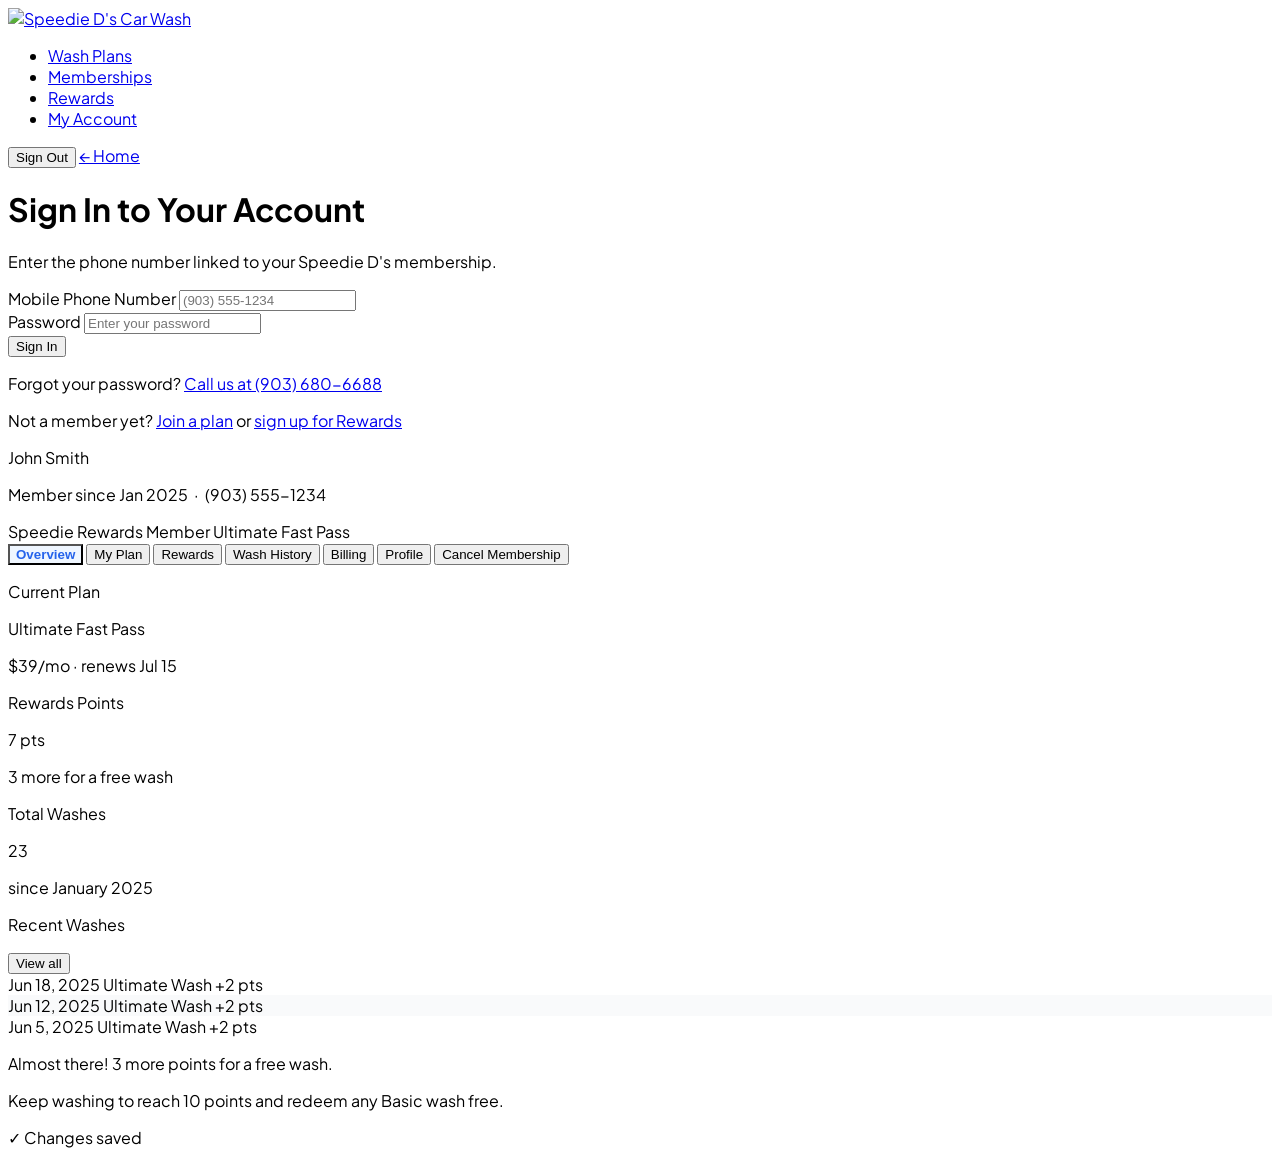
==== account.html @ 7010791e "Initial commit — Speedie D's Car Wash website Full static site with home, membership, loyalty reward" ====
<!DOCTYPE html>
<html lang="en">
<head>
  <meta charset="UTF-8" />
  <meta name="viewport" content="width=device-width, initial-scale=1.0" />
  <title>My Account | Speedie D's Car Wash</title>
  <link rel="preconnect" href="https://fonts.googleapis.com" />
  <link rel="preconnect" href="https://fonts.gstatic.com" crossorigin />
  <link href="https://fonts.googleapis.com/css2?family=Plus+Jakarta+Sans:wght@400;500;600;700;800&display=swap" rel="stylesheet" />
  <script src="https://unpkg.com/@phosphor-icons/web@2.1.1/src/index.js" defer></script>
  <script src="https://cdn.tailwindcss.com"></script>
  <script>
    tailwind.config = {
      theme: {
        extend: {
          fontFamily: { jakarta: ['"Plus Jakarta Sans"', 'sans-serif'] },
          colors: {
            blue:  { DEFAULT: '#2563EB', dark: '#1D4ED8', light: '#DBEAFE', xlight: '#EFF6FF' },
            ink:   { DEFAULT: '#111827' },
            muted: '#6B7280',
            orange:{ DEFAULT: '#F47920' },
          }
        }
      }
    }
  </script>
  <style>
    *, *::before, *::after { box-sizing: border-box; }
    body { font-family: 'Plus Jakarta Sans', sans-serif; }
    .btn { transition: all 0.15s cubic-bezier(0.16,1,0.3,1); }
    .btn:active { transform: scale(0.97) translateY(1px); }
    input:focus, select:focus { outline: none; border-color: #2563EB !important; box-shadow: 0 0 0 3px #DBEAFE; }
    #login-view, #dashboard-view { transition: opacity 0.3s; }
    .tab-content { display: none; }
    .tab-content.active { display: block; }
    .dash-tab { transition: all 0.15s; }
    .dash-tab.active { background: #EFF6FF; color: #2563EB; font-weight: 700; }
    .wash-row:nth-child(even) { background: #F9FAFB; }
    .points-bar { transition: width 0.8s cubic-bezier(0.16,1,0.3,1); }
  </style>
</head>
<body class="bg-gray-50 font-jakarta antialiased text-ink min-h-screen">

<!-- NAV -->
<nav class="bg-white border-b border-gray-100 sticky top-0 z-50">
  <div class="max-w-7xl mx-auto px-5 lg:px-8 h-[70px] flex items-center justify-between">
    <a href="index.html" class="flex items-center shrink-0">
      <img src="https://assets.cdn.filesafe.space/e4notYo5fJyoxSgPxQkh/media/67408b03d6b97efd8da073c4.png"
           alt="Speedie D's Car Wash" class="h-11 w-auto object-contain" />
    </a>
    <ul class="hidden md:flex items-center gap-7 text-sm font-medium text-gray-500">
      <li><a href="index.html#plans" class="hover:text-ink transition-colors">Wash Plans</a></li>
      <li><a href="membership.html" class="hover:text-ink transition-colors">Memberships</a></li>
      <li><a href="loyalty.html" class="hover:text-ink transition-colors">Rewards</a></li>
      <li><a href="account.html" class="text-ink font-semibold">My Account</a></li>
    </ul>
    <button id="logout-btn" onclick="doLogout()" class="hidden btn border border-gray-200 text-sm font-semibold px-4 py-2 rounded-xl hover:border-red-300 hover:text-red-500 transition-colors">
      <i class="ph-bold ph-sign-out mr-1"></i> Sign Out
    </button>
    <a href="index.html" class="md:hidden text-sm text-gray-500 font-medium">← Home</a>
  </div>
</nav>


<!-- ============================================================
     LOGIN VIEW
     ============================================================ -->
<div id="login-view" class="min-h-[calc(100dvh-70px)] flex items-center justify-center px-5 py-16">
  <div class="w-full max-w-md">

    <div class="text-center mb-8">
      <div class="w-16 h-16 rounded-2xl bg-blue-xlight flex items-center justify-center mx-auto mb-4">
        <i class="ph-bold ph-user-circle text-blue text-3xl"></i>
      </div>
      <h1 class="font-extrabold text-2xl mb-1">Sign In to Your Account</h1>
      <p class="text-muted text-sm">Enter the phone number linked to your Speedie D's membership.</p>
    </div>

    <form id="login-form" onsubmit="doLogin(event)" class="bg-white border border-gray-200 rounded-2xl p-7 space-y-5 shadow-sm">
      <div>
        <label class="block text-xs font-bold uppercase tracking-widest text-muted mb-1.5">Mobile Phone Number</label>
        <input type="tel" id="login-phone" required placeholder="(903) 555-1234"
          class="w-full border border-gray-200 rounded-xl px-4 py-3.5 text-sm bg-white transition-all text-base" />
      </div>
      <div>
        <label class="block text-xs font-bold uppercase tracking-widest text-muted mb-1.5">Password</label>
        <input type="password" id="login-password" required placeholder="Enter your password"
          class="w-full border border-gray-200 rounded-xl px-4 py-3.5 text-sm bg-white transition-all text-base" />
      </div>
      <button type="submit" class="btn w-full bg-blue text-white font-bold py-3.5 rounded-xl hover:bg-blue-dark text-sm">
        Sign In <i class="ph-bold ph-arrow-right ml-1"></i>
      </button>
      <p class="text-center text-xs text-muted">Forgot your password? <a href="tel:+19036806688" class="text-blue font-semibold hover:underline">Call us at (903) 680-6688</a></p>
    </form>

    <p class="text-center text-xs text-muted mt-6">
      Not a member yet?
      <a href="membership.html" class="text-blue font-semibold hover:underline">Join a plan</a> or
      <a href="loyalty.html" class="text-blue font-semibold hover:underline">sign up for Rewards</a>
    </p>
  </div>
</div>


<!-- ============================================================
     DASHBOARD VIEW  (hidden until login)
     ============================================================ -->
<div id="dashboard-view" class="hidden">

  <!-- Member header bar -->
  <div class="bg-blue text-white px-5 py-5">
    <div class="max-w-7xl mx-auto flex flex-col sm:flex-row items-start sm:items-center justify-between gap-3">
      <div class="flex items-center gap-4">
        <div class="w-12 h-12 rounded-full bg-white/20 flex items-center justify-center shrink-0">
          <i class="ph-bold ph-user text-white text-xl"></i>
        </div>
        <div>
          <p class="font-extrabold text-lg leading-tight">John Smith</p>
          <p class="text-blue-light text-sm">Member since Jan 2025 &nbsp;·&nbsp; (903) 555-1234</p>
        </div>
      </div>
      <div class="flex items-center gap-3">
        <span class="bg-white/20 text-white text-xs font-bold px-3 py-1.5 rounded-full flex items-center gap-1.5">
          <i class="ph-bold ph-star-four text-yellow-300"></i> Speedie Rewards Member
        </span>
        <span class="bg-white text-blue text-xs font-bold px-3 py-1.5 rounded-full">Ultimate Fast Pass</span>
      </div>
    </div>
  </div>

  <div class="max-w-7xl mx-auto px-5 lg:px-8 py-8">
    <div class="grid lg:grid-cols-[240px_1fr] gap-7">

      <!-- Sidebar nav -->
      <aside>
        <nav class="bg-white border border-gray-200 rounded-2xl overflow-hidden sticky top-24">
          <button onclick="showTab('overview')"  class="dash-tab active w-full text-left flex items-center gap-3 px-5 py-4 text-sm text-gray-600 border-b border-gray-100">
            <i class="ph-bold ph-house-line w-4"></i> Overview
          </button>
          <button onclick="showTab('plan')"       class="dash-tab w-full text-left flex items-center gap-3 px-5 py-4 text-sm text-gray-600 border-b border-gray-100">
            <i class="ph-bold ph-lightning w-4"></i> My Plan
          </button>
          <button onclick="showTab('rewards')"   class="dash-tab w-full text-left flex items-center gap-3 px-5 py-4 text-sm text-gray-600 border-b border-gray-100">
            <i class="ph-bold ph-star-four w-4"></i> Rewards
          </button>
          <button onclick="showTab('history')"   class="dash-tab w-full text-left flex items-center gap-3 px-5 py-4 text-sm text-gray-600 border-b border-gray-100">
            <i class="ph-bold ph-clock-clockwise w-4"></i> Wash History
          </button>
          <button onclick="showTab('billing')"   class="dash-tab w-full text-left flex items-center gap-3 px-5 py-4 text-sm text-gray-600 border-b border-gray-100">
            <i class="ph-bold ph-credit-card w-4"></i> Billing
          </button>
          <button onclick="showTab('profile')"   class="dash-tab w-full text-left flex items-center gap-3 px-5 py-4 text-sm text-gray-600 border-b border-gray-100">
            <i class="ph-bold ph-user-gear w-4"></i> Profile
          </button>
          <button onclick="showTab('cancel')"    class="dash-tab w-full text-left flex items-center gap-3 px-5 py-4 text-sm text-red-400">
            <i class="ph-bold ph-x-circle w-4"></i> Cancel Membership
          </button>
        </nav>
      </aside>

      <!-- Main content area -->
      <main>

        <!-- ── OVERVIEW ── -->
        <div id="tab-overview" class="tab-content active space-y-5">
          <div class="grid sm:grid-cols-3 gap-4">
            <div class="bg-white border border-gray-200 rounded-2xl p-6">
              <p class="text-xs font-bold uppercase tracking-widest text-muted mb-2">Current Plan</p>
              <p class="font-extrabold text-xl">Ultimate Fast Pass</p>
              <p class="text-muted text-sm mt-0.5">$39/mo · renews Jul 15</p>
            </div>
            <div class="bg-white border border-gray-200 rounded-2xl p-6">
              <p class="text-xs font-bold uppercase tracking-widest text-muted mb-2">Rewards Points</p>
              <p class="font-extrabold text-xl text-[#F47920]">7 pts</p>
              <p class="text-muted text-sm mt-0.5">3 more for a free wash</p>
            </div>
            <div class="bg-white border border-gray-200 rounded-2xl p-6">
              <p class="text-xs font-bold uppercase tracking-widest text-muted mb-2">Total Washes</p>
              <p class="font-extrabold text-xl">23</p>
              <p class="text-muted text-sm mt-0.5">since January 2025</p>
            </div>
          </div>

          <!-- Recent washes -->
          <div class="bg-white border border-gray-200 rounded-2xl overflow-hidden">
            <div class="px-6 py-4 border-b border-gray-100 flex items-center justify-between">
              <p class="font-bold">Recent Washes</p>
              <button onclick="showTab('history')" class="text-blue text-xs font-semibold hover:underline">View all</button>
            </div>
            <div>
              <div class="wash-row flex items-center justify-between px-6 py-3.5 text-sm">
                <span class="text-muted">Jun 18, 2025</span>
                <span class="font-medium">Ultimate Wash</span>
                <span class="text-green-600 text-xs font-bold bg-green-50 px-2.5 py-1 rounded-lg">+2 pts</span>
              </div>
              <div class="wash-row flex items-center justify-between px-6 py-3.5 text-sm">
                <span class="text-muted">Jun 12, 2025</span>
                <span class="font-medium">Ultimate Wash</span>
                <span class="text-green-600 text-xs font-bold bg-green-50 px-2.5 py-1 rounded-lg">+2 pts</span>
              </div>
              <div class="wash-row flex items-center justify-between px-6 py-3.5 text-sm">
                <span class="text-muted">Jun 5, 2025</span>
                <span class="font-medium">Ultimate Wash</span>
                <span class="text-green-600 text-xs font-bold bg-green-50 px-2.5 py-1 rounded-lg">+2 pts</span>
              </div>
            </div>
          </div>

          <!-- Free wash banner -->
          <div class="bg-gradient-to-r from-[#F47920] to-[#C4580A] rounded-2xl p-6 flex items-center justify-between gap-4">
            <div>
              <p class="text-white font-extrabold text-lg">Almost there! 3 more points for a free wash.</p>
              <p class="text-white/70 text-sm mt-0.5">Keep washing to reach 10 points and redeem any Basic wash free.</p>
            </div>
            <i class="ph-bold ph-star-four text-white/30 text-5xl shrink-0"></i>
          </div>
        </div>

        <!-- ── MY PLAN ── -->
        <div id="tab-plan" class="tab-content space-y-5">
          <div class="bg-white border border-gray-200 rounded-2xl p-7">
            <div class="flex items-start justify-between mb-6">
              <div>
                <p class="text-xs font-bold uppercase tracking-widest text-muted mb-1">Active Plan</p>
                <h2 class="font-extrabold text-2xl">Ultimate Fast Pass</h2>
                <p class="text-muted text-sm mt-1">$39/month · Next billing: July 15, 2025</p>
              </div>
              <span class="bg-blue-xlight text-blue text-xs font-bold px-3 py-1.5 rounded-full">Active</span>
            </div>
            <ul class="space-y-2.5 text-sm text-gray-600 mb-7 border-t border-gray-100 pt-5">
              <li class="flex gap-2.5"><i class="ph-bold ph-check text-blue mt-0.5 shrink-0"></i>Soft touch wash</li>
              <li class="flex gap-2.5"><i class="ph-bold ph-check text-blue mt-0.5 shrink-0"></i>Spot-free rinse · Pre-soak · Free vacuums</li>
              <li class="flex gap-2.5"><i class="ph-bold ph-check text-blue mt-0.5 shrink-0"></i>Tire shine · Triple foam · Clear coat · Wheel Brite</li>
              <li class="flex gap-2.5"><i class="ph-bold ph-check text-blue mt-0.5 shrink-0"></i>Ceramic coating · Lava shine · Bug prep</li>
              <li class="flex gap-2.5"><i class="ph-bold ph-check text-blue mt-0.5 shrink-0"></i>Total shine finish · Undercarriage wash</li>
            </ul>
            <div class="flex flex-wrap gap-3">
              <button onclick="showUpgrade()" class="btn bg-blue text-white font-semibold px-5 py-2.5 rounded-xl hover:bg-blue-dark text-sm">Change Plan</button>
              <a href="tel:+19036806688" class="btn border border-gray-200 text-ink font-semibold px-5 py-2.5 rounded-xl hover:border-blue hover:text-blue text-sm">Call Us to Change</a>
            </div>
          </div>

          <!-- Plan upgrade panel -->
          <div id="upgrade-panel" class="hidden bg-gray-50 border border-gray-200 rounded-2xl p-6">
            <p class="font-bold mb-4">Switch to a Different Plan</p>
            <div class="grid sm:grid-cols-3 gap-4 mb-5">
              <div class="bg-white border-2 border-gray-200 rounded-xl p-5 cursor-pointer hover:border-blue transition-colors" onclick="selectPlan(this,'Basic Fast Pass','$19')">
                <p class="font-bold mb-1">Basic</p>
                <p class="text-2xl font-extrabold">$19<span class="text-sm font-normal text-muted">/mo</span></p>
                <p class="text-xs text-muted mt-1">Soft touch, spot-free, vacuums</p>
              </div>
              <div class="bg-white border-2 border-gray-200 rounded-xl p-5 cursor-pointer hover:border-blue transition-colors" onclick="selectPlan(this,'Deluxe Fast Pass','$29')">
                <p class="font-bold mb-1">Deluxe</p>
                <p class="text-2xl font-extrabold">$29<span class="text-sm font-normal text-muted">/mo</span></p>
                <p class="text-xs text-muted mt-1">Basic + tire shine, triple foam</p>
              </div>
              <div class="bg-white border-2 border-blue rounded-xl p-5 cursor-pointer" onclick="selectPlan(this,'Ultimate Fast Pass','$39')">
                <p class="font-bold mb-1">Ultimate <span class="text-xs text-blue font-bold">(current)</span></p>
                <p class="text-2xl font-extrabold text-blue">$39<span class="text-sm font-normal text-muted">/mo</span></p>
                <p class="text-xs text-muted mt-1">Everything + ceramic, undercarriage</p>
              </div>
            </div>
            <div class="flex gap-3">
              <button onclick="confirmPlanChange()" class="btn bg-blue text-white font-semibold px-5 py-2.5 rounded-xl hover:bg-blue-dark text-sm">Confirm Change</button>
              <button onclick="document.getElementById('upgrade-panel').classList.add('hidden')" class="btn border border-gray-200 text-muted font-semibold px-5 py-2.5 rounded-xl text-sm">Cancel</button>
            </div>
          </div>

          <div class="bg-white border border-gray-200 rounded-2xl p-6">
            <div class="flex items-center justify-between mb-4">
              <div>
                <p class="font-bold">Vehicles on Account</p>
                <p class="text-muted text-sm mt-0.5">Up to 4 vehicles per membership. Each gets its own kiosk access code.</p>
              </div>
              <span class="text-xs font-bold text-muted bg-gray-100 px-2.5 py-1 rounded-lg">2 / 4 slots</span>
            </div>
            <div class="space-y-3 mb-5">
              <!-- Car 1 -->
              <div class="flex items-center gap-4 p-4 bg-gray-50 rounded-xl border border-gray-200">
                <div class="w-10 h-10 bg-blue-xlight rounded-xl flex items-center justify-center shrink-0">
                  <i class="ph-bold ph-car text-blue text-lg"></i>
                </div>
                <div class="flex-1">
                  <p class="font-semibold text-sm">2022 Toyota Tundra</p>
                  <p class="text-xs text-muted">License: XYZ 1234 · TX · Primary vehicle</p>
                </div>
                <button class="text-xs text-blue font-semibold hover:underline">Edit</button>
              </div>
              <!-- Car 2 -->
              <div class="flex items-center gap-4 p-4 bg-gray-50 rounded-xl border border-gray-200">
                <div class="w-10 h-10 bg-blue-xlight rounded-xl flex items-center justify-center shrink-0">
                  <i class="ph-bold ph-car text-blue text-lg"></i>
                </div>
                <div class="flex-1">
                  <p class="font-semibold text-sm">2020 Ford F-150</p>
                  <p class="text-xs text-muted">License: ABC 5678 · TX</p>
                </div>
                <button class="text-xs text-red-400 font-semibold hover:underline">Remove</button>
              </div>
              <!-- Empty slot 3 -->
              <div class="flex items-center gap-4 p-4 rounded-xl border-2 border-dashed border-gray-200 cursor-pointer hover:border-blue transition-colors" onclick="showAddCar()">
                <div class="w-10 h-10 bg-gray-100 rounded-xl flex items-center justify-center shrink-0">
                  <i class="ph-bold ph-plus text-gray-400 text-lg"></i>
                </div>
                <p class="text-sm text-muted font-medium">Add a vehicle (slot 3 of 4)</p>
              </div>
              <!-- Empty slot 4 -->
              <div class="flex items-center gap-4 p-4 rounded-xl border-2 border-dashed border-gray-200 cursor-pointer hover:border-blue transition-colors" onclick="showAddCar()">
                <div class="w-10 h-10 bg-gray-100 rounded-xl flex items-center justify-center shrink-0">
                  <i class="ph-bold ph-plus text-gray-400 text-lg"></i>
                </div>
                <p class="text-sm text-muted font-medium">Add a vehicle (slot 4 of 4)</p>
              </div>
            </div>

            <!-- Add car form (hidden) -->
            <div id="add-car-form" class="hidden bg-blue-xlight border border-blue-light rounded-xl p-5 space-y-3">
              <p class="font-bold text-sm text-blue">Add New Vehicle</p>
              <div class="grid sm:grid-cols-2 gap-3">
                <input type="text" placeholder="Year, Make, Model (e.g. 2021 Honda CR-V)"
                  class="w-full border border-gray-200 rounded-xl px-4 py-3 text-sm bg-white col-span-2" />
                <input type="text" placeholder="License Plate"
                  class="w-full border border-gray-200 rounded-xl px-4 py-3 text-sm bg-white" />
                <select class="w-full border border-gray-200 rounded-xl px-4 py-3 text-sm bg-white appearance-none">
                  <option>TX</option><option>LA</option><option>AR</option><option>OK</option>
                </select>
              </div>
              <div class="flex gap-3">
                <button onclick="showToast('Vehicle added!')" class="btn bg-blue text-white font-semibold px-5 py-2.5 rounded-xl hover:bg-blue-dark text-sm">Add Vehicle</button>
                <button onclick="document.getElementById('add-car-form').classList.add('hidden')" class="btn border border-gray-200 bg-white text-muted font-semibold px-5 py-2.5 rounded-xl text-sm">Cancel</button>
              </div>
            </div>
          </div>
        </div>

        <!-- ── REWARDS ── -->
        <div id="tab-rewards" class="tab-content space-y-5">
          <div class="bg-white border border-gray-200 rounded-2xl p-7">
            <div class="flex items-center gap-4 mb-6">
              <div class="w-14 h-14 rounded-2xl bg-orange/10 flex items-center justify-center">
                <i class="ph-bold ph-star-four text-[#F47920] text-2xl"></i>
              </div>
              <div>
                <p class="text-xs font-bold uppercase tracking-widest text-muted">Speedie Rewards</p>
                <p class="font-extrabold text-3xl text-[#F47920]">7 <span class="text-lg font-semibold text-muted">/ 10 points</span></p>
              </div>
            </div>
            <!-- Progress bar -->
            <div class="h-3 bg-gray-100 rounded-full overflow-hidden mb-2">
              <div class="points-bar h-full rounded-full" style="width:70%; background:#F47920;"></div>
            </div>
            <p class="text-xs text-muted mb-6">3 more washes to earn a free Basic wash</p>
            <div class="flex flex-wrap gap-3">
              <button class="btn bg-[#F47920] text-white font-semibold px-5 py-2.5 rounded-xl text-sm opacity-50 cursor-not-allowed">Redeem Free Wash (need 10 pts)</button>
            </div>
          </div>

          <div class="bg-white border border-gray-200 rounded-2xl overflow-hidden">
            <div class="px-6 py-4 border-b border-gray-100"><p class="font-bold">Points History</p></div>
            <div>
              <div class="wash-row flex items-center justify-between px-6 py-3.5 text-sm">
                <div><p class="font-medium">Ultimate wash</p><p class="text-xs text-muted">Jun 18, 2025</p></div>
                <span class="text-green-600 font-bold">+2 pts</span>
              </div>
              <div class="wash-row flex items-center justify-between px-6 py-3.5 text-sm">
                <div><p class="font-medium">Ultimate wash</p><p class="text-xs text-muted">Jun 12, 2025</p></div>
                <span class="text-green-600 font-bold">+2 pts</span>
              </div>
              <div class="wash-row flex items-center justify-between px-6 py-3.5 text-sm">
                <div><p class="font-medium">Sign-up bonus</p><p class="text-xs text-muted">Jan 5, 2025</p></div>
                <span class="text-green-600 font-bold">+2 pts</span>
              </div>
              <div class="wash-row flex items-center justify-between px-6 py-3.5 text-sm">
                <div><p class="font-medium">Referral — Mike J.</p><p class="text-xs text-muted">Feb 3, 2025</p></div>
                <span class="text-green-600 font-bold">+1 pt</span>
              </div>
            </div>
          </div>

          <!-- Referral code -->
          <div class="bg-white border border-gray-200 rounded-2xl p-6">
            <p class="font-bold mb-1">Your Referral Code</p>
            <p class="text-muted text-sm mb-4">Share this code with friends. When they join, you both get a free wash.</p>
            <div class="flex items-center gap-3">
              <div class="flex-1 bg-gray-50 border border-gray-200 rounded-xl px-4 py-3 font-bold tracking-widest text-lg text-center">SPEEDIE-JSM7</div>
              <button onclick="copyCode()" class="btn bg-ink text-white font-semibold px-4 py-3 rounded-xl hover:bg-gray-800 text-sm shrink-0">
                <i class="ph-bold ph-copy mr-1"></i> Copy
              </button>
            </div>
          </div>
        </div>

        <!-- ── WASH HISTORY ── -->
        <div id="tab-history" class="tab-content">
          <div class="bg-white border border-gray-200 rounded-2xl overflow-hidden">
            <div class="px-6 py-4 border-b border-gray-100"><p class="font-bold">All Washes (23 total)</p></div>
            <div class="divide-y divide-gray-100 text-sm">
              <div class="wash-row flex items-center justify-between px-6 py-3.5"><span class="text-muted w-32">Jun 18, 2025</span><span class="flex-1 font-medium">Ultimate Wash</span><span class="text-green-600 font-bold text-xs bg-green-50 px-2.5 py-1 rounded-lg">Member</span></div>
              <div class="wash-row flex items-center justify-between px-6 py-3.5"><span class="text-muted w-32">Jun 12, 2025</span><span class="flex-1 font-medium">Ultimate Wash</span><span class="text-green-600 font-bold text-xs bg-green-50 px-2.5 py-1 rounded-lg">Member</span></div>
              <div class="wash-row flex items-center justify-between px-6 py-3.5"><span class="text-muted w-32">Jun 5, 2025</span><span class="flex-1 font-medium">Ultimate Wash</span><span class="text-green-600 font-bold text-xs bg-green-50 px-2.5 py-1 rounded-lg">Member</span></div>
              <div class="wash-row flex items-center justify-between px-6 py-3.5"><span class="text-muted w-32">May 28, 2025</span><span class="flex-1 font-medium">Ultimate Wash</span><span class="text-green-600 font-bold text-xs bg-green-50 px-2.5 py-1 rounded-lg">Member</span></div>
              <div class="wash-row flex items-center justify-between px-6 py-3.5"><span class="text-muted w-32">May 20, 2025</span><span class="flex-1 font-medium">Ultimate Wash</span><span class="text-green-600 font-bold text-xs bg-green-50 px-2.5 py-1 rounded-lg">Member</span></div>
              <div class="wash-row flex items-center justify-between px-6 py-3.5"><span class="text-muted w-32">May 11, 2025</span><span class="flex-1 font-medium">Ultimate Wash</span><span class="text-green-600 font-bold text-xs bg-green-50 px-2.5 py-1 rounded-lg">Member</span></div>
              <div class="wash-row flex items-center justify-between px-6 py-3.5"><span class="text-muted w-32">May 2, 2025</span><span class="flex-1 font-medium">Ultimate Wash</span><span class="text-green-600 font-bold text-xs bg-green-50 px-2.5 py-1 rounded-lg">Member</span></div>
              <div class="wash-row flex items-center justify-between px-6 py-3.5"><span class="text-muted w-32">Apr 25, 2025</span><span class="flex-1 font-medium">Deluxe Wash</span><span class="text-blue font-bold text-xs bg-blue-xlight px-2.5 py-1 rounded-lg">Upgrade</span></div>
              <div class="wash-row flex items-center justify-between px-6 py-3.5"><span class="text-muted w-32">Apr 15, 2025</span><span class="flex-1 font-medium">Ultimate Wash</span><span class="text-green-600 font-bold text-xs bg-green-50 px-2.5 py-1 rounded-lg">Member</span></div>
              <div class="wash-row flex items-center justify-between px-6 py-3.5"><span class="text-muted w-32">Apr 6, 2025</span><span class="flex-1 font-medium">Free Wash (Rewards)</span><span class="text-[#F47920] font-bold text-xs bg-orange-50 px-2.5 py-1 rounded-lg">Reward</span></div>
            </div>
          </div>
        </div>

        <!-- ── BILLING ── -->
        <div id="tab-billing" class="tab-content space-y-5">
          <div class="bg-white border border-gray-200 rounded-2xl p-7">
            <p class="font-bold mb-1">Payment Method</p>
            <p class="text-muted text-sm mb-5">Used for your monthly membership billing.</p>
            <div class="flex items-center gap-4 p-4 bg-gray-50 rounded-xl border border-gray-200 mb-5">
              <div class="w-10 h-7 bg-blue rounded flex items-center justify-center shrink-0">
                <i class="ph-bold ph-credit-card text-white text-sm"></i>
              </div>
              <div class="flex-1">
                <p class="font-semibold text-sm">•••• •••• •••• 4242</p>
                <p class="text-xs text-muted">Visa · Expires 09/27</p>
              </div>
              <span class="text-green-600 text-xs font-bold bg-green-50 px-2.5 py-1 rounded-lg">Active</span>
            </div>
            <button class="btn border border-gray-200 text-sm font-semibold px-5 py-2.5 rounded-xl hover:border-blue hover:text-blue transition-colors">
              <i class="ph-bold ph-credit-card mr-1"></i> Update Card
            </button>
          </div>

          <div class="bg-white border border-gray-200 rounded-2xl overflow-hidden">
            <div class="px-6 py-4 border-b border-gray-100"><p class="font-bold">Billing History</p></div>
            <div class="divide-y divide-gray-100 text-sm">
              <div class="flex items-center justify-between px-6 py-3.5"><span class="text-muted">Jun 15, 2025</span><span class="font-medium">Ultimate Fast Pass</span><span class="font-bold">$39.00</span></div>
              <div class="flex items-center justify-between px-6 py-3.5"><span class="text-muted">May 15, 2025</span><span class="font-medium">Ultimate Fast Pass</span><span class="font-bold">$39.00</span></div>
              <div class="flex items-center justify-between px-6 py-3.5"><span class="text-muted">Apr 15, 2025</span><span class="font-medium">Ultimate Fast Pass</span><span class="font-bold">$39.00</span></div>
              <div class="flex items-center justify-between px-6 py-3.5"><span class="text-muted">Mar 15, 2025</span><span class="font-medium">Deluxe → Ultimate upgrade</span><span class="font-bold">$39.00</span></div>
              <div class="flex items-center justify-between px-6 py-3.5"><span class="text-muted">Feb 15, 2025</span><span class="font-medium">Deluxe Fast Pass</span><span class="font-bold">$29.00</span></div>
              <div class="flex items-center justify-between px-6 py-3.5"><span class="text-muted">Jan 15, 2025</span><span class="font-medium">Deluxe Fast Pass · First month</span><span class="font-bold text-green-600">$14.50</span></div>
            </div>
          </div>
        </div>

        <!-- ── PROFILE ── -->
        <div id="tab-profile" class="tab-content">
          <div class="bg-white border border-gray-200 rounded-2xl p-7 space-y-5">
            <p class="font-bold text-lg">Your Information</p>
            <div class="grid sm:grid-cols-2 gap-4">
              <div>
                <label class="block text-xs font-bold uppercase tracking-widest text-muted mb-1.5">First Name</label>
                <input type="text" value="John" class="w-full border border-gray-200 rounded-xl px-4 py-3 text-sm bg-white transition-all" />
              </div>
              <div>
                <label class="block text-xs font-bold uppercase tracking-widest text-muted mb-1.5">Last Name</label>
                <input type="text" value="Smith" class="w-full border border-gray-200 rounded-xl px-4 py-3 text-sm bg-white transition-all" />
              </div>
            </div>
            <div>
              <label class="block text-xs font-bold uppercase tracking-widest text-muted mb-1.5">Mobile Phone</label>
              <input type="tel" value="(903) 555-1234" class="w-full border border-gray-200 rounded-xl px-4 py-3 text-sm bg-white transition-all" />
            </div>
            <div>
              <label class="block text-xs font-bold uppercase tracking-widest text-muted mb-1.5">Email Address</label>
              <input type="email" value="john.smith@email.com" class="w-full border border-gray-200 rounded-xl px-4 py-3 text-sm bg-white transition-all" />
            </div>
            <div>
              <label class="block text-xs font-bold uppercase tracking-widest text-muted mb-1.5">Birthday Month</label>
              <select class="w-full border border-gray-200 rounded-xl px-4 py-3 text-sm bg-white appearance-none transition-all">
                <option>January</option><option>February</option><option>March</option><option>April</option>
                <option>May</option><option selected>June</option><option>July</option><option>August</option>
                <option>September</option><option>October</option><option>November</option><option>December</option>
              </select>
            </div>
            <button onclick="showToast('Profile updated!')" class="btn bg-blue text-white font-semibold px-6 py-2.5 rounded-xl hover:bg-blue-dark text-sm">Save Changes</button>
          </div>
        </div>

        <!-- ── CANCEL ── -->
        <div id="tab-cancel" class="tab-content">
          <div class="bg-white border border-red-100 rounded-2xl p-7">
            <div class="flex items-center gap-3 mb-5">
              <div class="w-10 h-10 rounded-xl bg-red-50 flex items-center justify-center shrink-0">
                <i class="ph-bold ph-warning text-red-500 text-lg"></i>
              </div>
              <h2 class="font-extrabold text-xl">Cancel Membership</h2>
            </div>
            <p class="text-muted text-sm leading-relaxed mb-2">Before you go — you can also <strong class="text-ink">pause your membership</strong> if you're away for a while or call us at <a href="tel:+19036806688" class="text-blue font-semibold">(903) 680-6688</a> and we'll help.</p>
            <p class="text-muted text-sm leading-relaxed mb-6">If you cancel, your <strong class="text-ink">Ultimate Fast Pass</strong> remains active through <strong class="text-ink">July 15, 2025</strong>. No refunds for unused days.</p>
            <div class="bg-red-50 border border-red-100 rounded-xl p-5 mb-6">
              <p class="text-red-700 text-sm font-semibold mb-1">You'll lose:</p>
              <ul class="text-red-600 text-sm space-y-1">
                <li>· Unlimited washes through your billing period end</li>
                <li>· Your 7 Speedie Rewards points</li>
                <li>· Your referral link and member perks</li>
              </ul>
            </div>
            <div class="flex flex-wrap gap-3">
              <button onclick="showTab('overview')" class="btn bg-blue text-white font-semibold px-5 py-2.5 rounded-xl hover:bg-blue-dark text-sm">Keep My Membership</button>
              <a href="tel:+19036806688" class="btn border border-gray-200 text-ink font-semibold px-5 py-2.5 rounded-xl hover:border-blue hover:text-blue text-sm">Call to Cancel</a>
              <a href="mailto:speediedscarwash@gmail.com?subject=Cancel%20Membership&body=Hi%2C%20I%20would%20like%20to%20cancel%20my%20membership.%20My%20name%20is%20%5Byour%20name%5D%20and%20my%20phone%20number%20is%20%5Byour%20phone%5D." class="btn border border-gray-200 text-ink font-semibold px-5 py-2.5 rounded-xl hover:border-blue hover:text-blue text-sm">Email to Cancel</a>
              <button onclick="confirmCancel()" class="btn border border-red-200 text-red-500 font-semibold px-5 py-2.5 rounded-xl hover:bg-red-50 text-sm">Confirm Cancellation</button>
            </div>
          </div>
        </div>

      </main>
    </div>
  </div>
</div>

<!-- Toast notification -->
<div id="toast" class="fixed bottom-6 left-1/2 -translate-x-1/2 bg-ink text-white text-sm font-semibold px-5 py-3 rounded-xl shadow-xl opacity-0 transition-opacity pointer-events-none z-50">
  ✓ Changes saved
</div>

<script>
  // ─── Login with phone + password ───
  function doLogin(e) {
    e.preventDefault();
    document.getElementById('login-view').classList.add('hidden');
    document.getElementById('dashboard-view').classList.remove('hidden');
    document.getElementById('logout-btn').classList.remove('hidden');
    window.scrollTo({ top: 0 });
  }

  // ─── Logout ───
  function doLogout() {
    document.getElementById('dashboard-view').classList.add('hidden');
    document.getElementById('login-view').classList.remove('hidden');
    document.getElementById('logout-btn').classList.add('hidden');
    document.getElementById('login-phone').value = '';
    document.getElementById('login-password').value = '';
  }

  // ─── Add car form toggle ───
  function showAddCar() {
    document.getElementById('add-car-form').classList.remove('hidden');
  }

  // ─── Sidebar tabs ───
  function showTab(name) {
    document.querySelectorAll('.tab-content').forEach(el => el.classList.remove('active'));
    document.querySelectorAll('.dash-tab').forEach(el => el.classList.remove('active'));
    document.getElementById('tab-' + name).classList.add('active');
    event.currentTarget.classList.add('active');
  }

  // ─── Plan upgrade ───
  function showUpgrade() {
    document.getElementById('upgrade-panel').classList.remove('hidden');
  }
  function selectPlan(el, name, price) {
    document.querySelectorAll('#upgrade-panel [onclick^="selectPlan"]').forEach(c => {
      c.classList.remove('border-blue');
      c.classList.add('border-gray-200');
    });
    el.classList.remove('border-gray-200');
    el.classList.add('border-blue');
  }
  function confirmPlanChange() {
    document.getElementById('upgrade-panel').classList.add('hidden');
    showToast('Plan change requested! We\'ll confirm by text.');
  }

  // ─── Copy referral code ───
  function copyCode() {
    navigator.clipboard.writeText('SPEEDIE-JSM7').catch(() => {});
    showToast('Referral code copied!');
  }

  // ─── Toast ───
  function showToast(msg) {
    const t = document.getElementById('toast');
    t.textContent = '✓ ' + msg;
    t.style.opacity = '1';
    setTimeout(() => t.style.opacity = '0', 3000);
  }

  // ─── Cancel confirm ───
  function confirmCancel() {
    if (confirm('Are you sure? Your membership will end July 15, 2025.')) {
      showToast('Membership cancelled. Sorry to see you go!');
      setTimeout(() => { doLogout(); }, 2000);
    }
  }
</script>

</body>
</html>
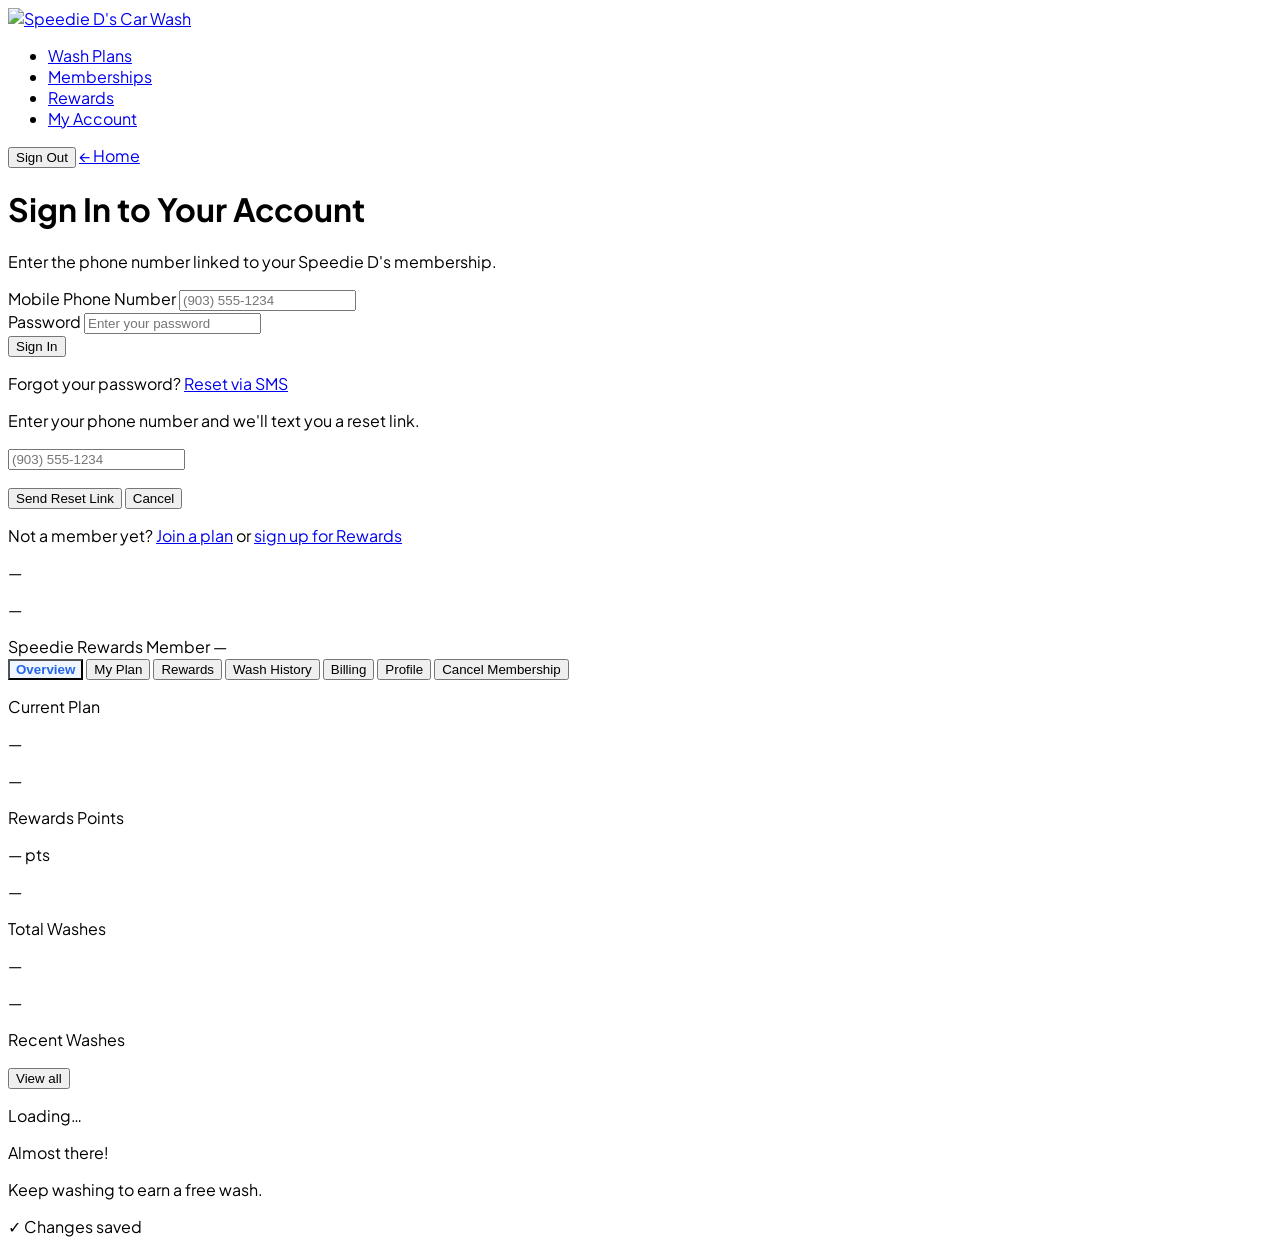
==== commit 9fc444b8: "Deploy backend integrations" ====
--- a/account.html
+++ b/account.html
@@ -90,8 +90,20 @@
       <button type="submit" class="btn w-full bg-blue text-white font-bold py-3.5 rounded-xl hover:bg-blue-dark text-sm">
         Sign In <i class="ph-bold ph-arrow-right ml-1"></i>
       </button>
-      <p class="text-center text-xs text-muted">Forgot your password? <a href="tel:+19036806688" class="text-blue font-semibold hover:underline">Call us at (903) 680-6688</a></p>
+      <p class="text-center text-xs text-muted">Forgot your password? <a href="#" onclick="showForgotPassword(event)" class="text-blue font-semibold hover:underline">Reset via SMS</a></p>
     </form>
+
+    <!-- Forgot password inline form -->
+    <div id="forgot-panel" class="hidden bg-white border border-gray-200 rounded-2xl p-7 space-y-4 shadow-sm mt-4">
+      <p class="font-semibold text-sm">Enter your phone number and we'll text you a reset link.</p>
+      <input type="tel" id="forgot-phone" placeholder="(903) 555-1234"
+        class="w-full border border-gray-200 rounded-xl px-4 py-3.5 text-sm bg-white transition-all" />
+      <p id="forgot-msg" class="hidden text-sm"></p>
+      <div class="flex gap-3">
+        <button onclick="doForgotPassword()" class="btn bg-blue text-white font-bold px-5 py-3 rounded-xl hover:bg-blue-dark text-sm">Send Reset Link</button>
+        <button onclick="hideForgotPassword()" class="btn border border-gray-200 text-muted font-semibold px-5 py-3 rounded-xl text-sm">Cancel</button>
+      </div>
+    </div>
 
     <p class="text-center text-xs text-muted mt-6">
       Not a member yet?
@@ -115,15 +127,15 @@
           <i class="ph-bold ph-user text-white text-xl"></i>
         </div>
         <div>
-          <p class="font-extrabold text-lg leading-tight">John Smith</p>
-          <p class="text-blue-light text-sm">Member since Jan 2025 &nbsp;·&nbsp; (903) 555-1234</p>
+          <p class="font-extrabold text-lg leading-tight" id="dash-member-name">—</p>
+          <p class="text-blue-light text-sm" id="dash-member-meta">—</p>
         </div>
       </div>
       <div class="flex items-center gap-3">
         <span class="bg-white/20 text-white text-xs font-bold px-3 py-1.5 rounded-full flex items-center gap-1.5">
           <i class="ph-bold ph-star-four text-yellow-300"></i> Speedie Rewards Member
         </span>
-        <span class="bg-white text-blue text-xs font-bold px-3 py-1.5 rounded-full">Ultimate Fast Pass</span>
+        <span id="dash-plan-badge" class="bg-white text-blue text-xs font-bold px-3 py-1.5 rounded-full">—</span>
       </div>
     </div>
   </div>
@@ -166,18 +178,18 @@
           <div class="grid sm:grid-cols-3 gap-4">
             <div class="bg-white border border-gray-200 rounded-2xl p-6">
               <p class="text-xs font-bold uppercase tracking-widest text-muted mb-2">Current Plan</p>
-              <p class="font-extrabold text-xl">Ultimate Fast Pass</p>
-              <p class="text-muted text-sm mt-0.5">$39/mo · renews Jul 15</p>
+              <p class="font-extrabold text-xl" id="ov-plan">—</p>
+              <p class="text-muted text-sm mt-0.5" id="ov-billing">—</p>
             </div>
             <div class="bg-white border border-gray-200 rounded-2xl p-6">
               <p class="text-xs font-bold uppercase tracking-widest text-muted mb-2">Rewards Points</p>
-              <p class="font-extrabold text-xl text-[#F47920]">7 pts</p>
-              <p class="text-muted text-sm mt-0.5">3 more for a free wash</p>
+              <p class="font-extrabold text-xl text-[#F47920]" id="ov-points">— pts</p>
+              <p class="text-muted text-sm mt-0.5" id="ov-points-sub">—</p>
             </div>
             <div class="bg-white border border-gray-200 rounded-2xl p-6">
               <p class="text-xs font-bold uppercase tracking-widest text-muted mb-2">Total Washes</p>
-              <p class="font-extrabold text-xl">23</p>
-              <p class="text-muted text-sm mt-0.5">since January 2025</p>
+              <p class="font-extrabold text-xl" id="ov-washes">—</p>
+              <p class="text-muted text-sm mt-0.5" id="ov-washes-sub">—</p>
             </div>
           </div>
 
@@ -187,30 +199,16 @@
               <p class="font-bold">Recent Washes</p>
               <button onclick="showTab('history')" class="text-blue text-xs font-semibold hover:underline">View all</button>
             </div>
+            <div id="recent-washes">
+              <p class="px-6 py-4 text-sm text-muted">Loading…</p>
+            </div>
+          </div>
+
+          <!-- Free wash banner -->
+          <div id="fw-banner" class="bg-gradient-to-r from-[#F47920] to-[#C4580A] rounded-2xl p-6 flex items-center justify-between gap-4">
             <div>
-              <div class="wash-row flex items-center justify-between px-6 py-3.5 text-sm">
-                <span class="text-muted">Jun 18, 2025</span>
-                <span class="font-medium">Ultimate Wash</span>
-                <span class="text-green-600 text-xs font-bold bg-green-50 px-2.5 py-1 rounded-lg">+2 pts</span>
-              </div>
-              <div class="wash-row flex items-center justify-between px-6 py-3.5 text-sm">
-                <span class="text-muted">Jun 12, 2025</span>
-                <span class="font-medium">Ultimate Wash</span>
-                <span class="text-green-600 text-xs font-bold bg-green-50 px-2.5 py-1 rounded-lg">+2 pts</span>
-              </div>
-              <div class="wash-row flex items-center justify-between px-6 py-3.5 text-sm">
-                <span class="text-muted">Jun 5, 2025</span>
-                <span class="font-medium">Ultimate Wash</span>
-                <span class="text-green-600 text-xs font-bold bg-green-50 px-2.5 py-1 rounded-lg">+2 pts</span>
-              </div>
-            </div>
-          </div>
-
-          <!-- Free wash banner -->
-          <div class="bg-gradient-to-r from-[#F47920] to-[#C4580A] rounded-2xl p-6 flex items-center justify-between gap-4">
-            <div>
-              <p class="text-white font-extrabold text-lg">Almost there! 3 more points for a free wash.</p>
-              <p class="text-white/70 text-sm mt-0.5">Keep washing to reach 10 points and redeem any Basic wash free.</p>
+              <p class="text-white font-extrabold text-lg" id="fw-banner-text">Almost there!</p>
+              <p class="text-white/70 text-sm mt-0.5" id="fw-banner-sub">Keep washing to earn a free wash.</p>
             </div>
             <i class="ph-bold ph-star-four text-white/30 text-5xl shrink-0"></i>
           </div>
@@ -222,8 +220,8 @@
             <div class="flex items-start justify-between mb-6">
               <div>
                 <p class="text-xs font-bold uppercase tracking-widest text-muted mb-1">Active Plan</p>
-                <h2 class="font-extrabold text-2xl">Ultimate Fast Pass</h2>
-                <p class="text-muted text-sm mt-1">$39/month · Next billing: July 15, 2025</p>
+                <h2 class="font-extrabold text-2xl" id="plan-name">—</h2>
+                <p class="text-muted text-sm mt-1" id="plan-billing">—</p>
               </div>
               <span class="bg-blue-xlight text-blue text-xs font-bold px-3 py-1.5 rounded-full">Active</span>
             </div>
@@ -272,61 +270,26 @@
                 <p class="font-bold">Vehicles on Account</p>
                 <p class="text-muted text-sm mt-0.5">Up to 4 vehicles per membership. Each gets its own kiosk access code.</p>
               </div>
-              <span class="text-xs font-bold text-muted bg-gray-100 px-2.5 py-1 rounded-lg">2 / 4 slots</span>
-            </div>
-            <div class="space-y-3 mb-5">
-              <!-- Car 1 -->
-              <div class="flex items-center gap-4 p-4 bg-gray-50 rounded-xl border border-gray-200">
-                <div class="w-10 h-10 bg-blue-xlight rounded-xl flex items-center justify-center shrink-0">
-                  <i class="ph-bold ph-car text-blue text-lg"></i>
-                </div>
-                <div class="flex-1">
-                  <p class="font-semibold text-sm">2022 Toyota Tundra</p>
-                  <p class="text-xs text-muted">License: XYZ 1234 · TX · Primary vehicle</p>
-                </div>
-                <button class="text-xs text-blue font-semibold hover:underline">Edit</button>
-              </div>
-              <!-- Car 2 -->
-              <div class="flex items-center gap-4 p-4 bg-gray-50 rounded-xl border border-gray-200">
-                <div class="w-10 h-10 bg-blue-xlight rounded-xl flex items-center justify-center shrink-0">
-                  <i class="ph-bold ph-car text-blue text-lg"></i>
-                </div>
-                <div class="flex-1">
-                  <p class="font-semibold text-sm">2020 Ford F-150</p>
-                  <p class="text-xs text-muted">License: ABC 5678 · TX</p>
-                </div>
-                <button class="text-xs text-red-400 font-semibold hover:underline">Remove</button>
-              </div>
-              <!-- Empty slot 3 -->
-              <div class="flex items-center gap-4 p-4 rounded-xl border-2 border-dashed border-gray-200 cursor-pointer hover:border-blue transition-colors" onclick="showAddCar()">
-                <div class="w-10 h-10 bg-gray-100 rounded-xl flex items-center justify-center shrink-0">
-                  <i class="ph-bold ph-plus text-gray-400 text-lg"></i>
-                </div>
-                <p class="text-sm text-muted font-medium">Add a vehicle (slot 3 of 4)</p>
-              </div>
-              <!-- Empty slot 4 -->
-              <div class="flex items-center gap-4 p-4 rounded-xl border-2 border-dashed border-gray-200 cursor-pointer hover:border-blue transition-colors" onclick="showAddCar()">
-                <div class="w-10 h-10 bg-gray-100 rounded-xl flex items-center justify-center shrink-0">
-                  <i class="ph-bold ph-plus text-gray-400 text-lg"></i>
-                </div>
-                <p class="text-sm text-muted font-medium">Add a vehicle (slot 4 of 4)</p>
-              </div>
+              <span id="vehicle-slot" class="text-xs font-bold text-muted bg-gray-100 px-2.5 py-1 rounded-lg">— / 4 slots</span>
+            </div>
+            <div id="vehicles-container" class="space-y-3 mb-5">
+              <p class="text-sm text-muted">Loading…</p>
             </div>
 
             <!-- Add car form (hidden) -->
             <div id="add-car-form" class="hidden bg-blue-xlight border border-blue-light rounded-xl p-5 space-y-3">
               <p class="font-bold text-sm text-blue">Add New Vehicle</p>
               <div class="grid sm:grid-cols-2 gap-3">
-                <input type="text" placeholder="Year, Make, Model (e.g. 2021 Honda CR-V)"
+                <input type="text" id="car-ymm" placeholder="Year, Make, Model (e.g. 2021 Honda CR-V)"
                   class="w-full border border-gray-200 rounded-xl px-4 py-3 text-sm bg-white col-span-2" />
-                <input type="text" placeholder="License Plate"
+                <input type="text" id="car-plate" placeholder="License Plate"
                   class="w-full border border-gray-200 rounded-xl px-4 py-3 text-sm bg-white" />
-                <select class="w-full border border-gray-200 rounded-xl px-4 py-3 text-sm bg-white appearance-none">
+                <select id="car-state" class="w-full border border-gray-200 rounded-xl px-4 py-3 text-sm bg-white appearance-none">
                   <option>TX</option><option>LA</option><option>AR</option><option>OK</option>
                 </select>
               </div>
               <div class="flex gap-3">
-                <button onclick="showToast('Vehicle added!')" class="btn bg-blue text-white font-semibold px-5 py-2.5 rounded-xl hover:bg-blue-dark text-sm">Add Vehicle</button>
+                <button onclick="submitAddCar()" class="btn bg-blue text-white font-semibold px-5 py-2.5 rounded-xl hover:bg-blue-dark text-sm">Add Vehicle</button>
                 <button onclick="document.getElementById('add-car-form').classList.add('hidden')" class="btn border border-gray-200 bg-white text-muted font-semibold px-5 py-2.5 rounded-xl text-sm">Cancel</button>
               </div>
             </div>
@@ -342,38 +305,28 @@
               </div>
               <div>
                 <p class="text-xs font-bold uppercase tracking-widest text-muted">Speedie Rewards</p>
-                <p class="font-extrabold text-3xl text-[#F47920]">7 <span class="text-lg font-semibold text-muted">/ 10 points</span></p>
+                <p class="font-extrabold text-3xl text-[#F47920]" id="rw-points">— <span class="text-lg font-semibold text-muted">/ 10 points</span></p>
               </div>
             </div>
             <!-- Progress bar -->
             <div class="h-3 bg-gray-100 rounded-full overflow-hidden mb-2">
-              <div class="points-bar h-full rounded-full" style="width:70%; background:#F47920;"></div>
-            </div>
-            <p class="text-xs text-muted mb-6">3 more washes to earn a free Basic wash</p>
+              <div id="rw-bar" class="points-bar h-full rounded-full" style="width:0%; background:#F47920;"></div>
+            </div>
+            <p class="text-xs text-muted mb-6" id="rw-points-sub">— more washes to earn a free Basic wash</p>
             <div class="flex flex-wrap gap-3">
-              <button class="btn bg-[#F47920] text-white font-semibold px-5 py-2.5 rounded-xl text-sm opacity-50 cursor-not-allowed">Redeem Free Wash (need 10 pts)</button>
+              <button id="rw-redeem-btn" onclick="doRedeem()" class="btn bg-[#F47920] text-white font-semibold px-5 py-2.5 rounded-xl text-sm opacity-50 cursor-not-allowed">Redeem Free Wash (need 10 pts)</button>
+            </div>
+            <div id="rw-code-box" class="hidden mt-4 bg-green-50 border border-green-200 rounded-xl p-4">
+              <p class="text-green-700 font-bold text-sm mb-1">Free wash code generated!</p>
+              <p class="text-green-900 font-extrabold text-xl tracking-widest" id="rw-code"></p>
+              <p class="text-green-600 text-xs mt-1">Show this code at the kiosk to redeem your free Basic wash.</p>
             </div>
           </div>
 
           <div class="bg-white border border-gray-200 rounded-2xl overflow-hidden">
             <div class="px-6 py-4 border-b border-gray-100"><p class="font-bold">Points History</p></div>
-            <div>
-              <div class="wash-row flex items-center justify-between px-6 py-3.5 text-sm">
-                <div><p class="font-medium">Ultimate wash</p><p class="text-xs text-muted">Jun 18, 2025</p></div>
-                <span class="text-green-600 font-bold">+2 pts</span>
-              </div>
-              <div class="wash-row flex items-center justify-between px-6 py-3.5 text-sm">
-                <div><p class="font-medium">Ultimate wash</p><p class="text-xs text-muted">Jun 12, 2025</p></div>
-                <span class="text-green-600 font-bold">+2 pts</span>
-              </div>
-              <div class="wash-row flex items-center justify-between px-6 py-3.5 text-sm">
-                <div><p class="font-medium">Sign-up bonus</p><p class="text-xs text-muted">Jan 5, 2025</p></div>
-                <span class="text-green-600 font-bold">+2 pts</span>
-              </div>
-              <div class="wash-row flex items-center justify-between px-6 py-3.5 text-sm">
-                <div><p class="font-medium">Referral — Mike J.</p><p class="text-xs text-muted">Feb 3, 2025</p></div>
-                <span class="text-green-600 font-bold">+1 pt</span>
-              </div>
+            <div id="points-history-list">
+              <p class="px-6 py-4 text-sm text-muted">Loading…</p>
             </div>
           </div>
 
@@ -382,7 +335,7 @@
             <p class="font-bold mb-1">Your Referral Code</p>
             <p class="text-muted text-sm mb-4">Share this code with friends. When they join, you both get a free wash.</p>
             <div class="flex items-center gap-3">
-              <div class="flex-1 bg-gray-50 border border-gray-200 rounded-xl px-4 py-3 font-bold tracking-widest text-lg text-center">SPEEDIE-JSM7</div>
+              <div id="rw-referral-code" class="flex-1 bg-gray-50 border border-gray-200 rounded-xl px-4 py-3 font-bold tracking-widest text-lg text-center">—</div>
               <button onclick="copyCode()" class="btn bg-ink text-white font-semibold px-4 py-3 rounded-xl hover:bg-gray-800 text-sm shrink-0">
                 <i class="ph-bold ph-copy mr-1"></i> Copy
               </button>
@@ -393,18 +346,9 @@
         <!-- ── WASH HISTORY ── -->
         <div id="tab-history" class="tab-content">
           <div class="bg-white border border-gray-200 rounded-2xl overflow-hidden">
-            <div class="px-6 py-4 border-b border-gray-100"><p class="font-bold">All Washes (23 total)</p></div>
-            <div class="divide-y divide-gray-100 text-sm">
-              <div class="wash-row flex items-center justify-between px-6 py-3.5"><span class="text-muted w-32">Jun 18, 2025</span><span class="flex-1 font-medium">Ultimate Wash</span><span class="text-green-600 font-bold text-xs bg-green-50 px-2.5 py-1 rounded-lg">Member</span></div>
-              <div class="wash-row flex items-center justify-between px-6 py-3.5"><span class="text-muted w-32">Jun 12, 2025</span><span class="flex-1 font-medium">Ultimate Wash</span><span class="text-green-600 font-bold text-xs bg-green-50 px-2.5 py-1 rounded-lg">Member</span></div>
-              <div class="wash-row flex items-center justify-between px-6 py-3.5"><span class="text-muted w-32">Jun 5, 2025</span><span class="flex-1 font-medium">Ultimate Wash</span><span class="text-green-600 font-bold text-xs bg-green-50 px-2.5 py-1 rounded-lg">Member</span></div>
-              <div class="wash-row flex items-center justify-between px-6 py-3.5"><span class="text-muted w-32">May 28, 2025</span><span class="flex-1 font-medium">Ultimate Wash</span><span class="text-green-600 font-bold text-xs bg-green-50 px-2.5 py-1 rounded-lg">Member</span></div>
-              <div class="wash-row flex items-center justify-between px-6 py-3.5"><span class="text-muted w-32">May 20, 2025</span><span class="flex-1 font-medium">Ultimate Wash</span><span class="text-green-600 font-bold text-xs bg-green-50 px-2.5 py-1 rounded-lg">Member</span></div>
-              <div class="wash-row flex items-center justify-between px-6 py-3.5"><span class="text-muted w-32">May 11, 2025</span><span class="flex-1 font-medium">Ultimate Wash</span><span class="text-green-600 font-bold text-xs bg-green-50 px-2.5 py-1 rounded-lg">Member</span></div>
-              <div class="wash-row flex items-center justify-between px-6 py-3.5"><span class="text-muted w-32">May 2, 2025</span><span class="flex-1 font-medium">Ultimate Wash</span><span class="text-green-600 font-bold text-xs bg-green-50 px-2.5 py-1 rounded-lg">Member</span></div>
-              <div class="wash-row flex items-center justify-between px-6 py-3.5"><span class="text-muted w-32">Apr 25, 2025</span><span class="flex-1 font-medium">Deluxe Wash</span><span class="text-blue font-bold text-xs bg-blue-xlight px-2.5 py-1 rounded-lg">Upgrade</span></div>
-              <div class="wash-row flex items-center justify-between px-6 py-3.5"><span class="text-muted w-32">Apr 15, 2025</span><span class="flex-1 font-medium">Ultimate Wash</span><span class="text-green-600 font-bold text-xs bg-green-50 px-2.5 py-1 rounded-lg">Member</span></div>
-              <div class="wash-row flex items-center justify-between px-6 py-3.5"><span class="text-muted w-32">Apr 6, 2025</span><span class="flex-1 font-medium">Free Wash (Rewards)</span><span class="text-[#F47920] font-bold text-xs bg-orange-50 px-2.5 py-1 rounded-lg">Reward</span></div>
+            <div class="px-6 py-4 border-b border-gray-100"><p class="font-bold" id="wh-header">All Washes</p></div>
+            <div id="wash-history-rows" class="divide-y divide-gray-100 text-sm">
+              <p class="px-6 py-4 text-sm text-muted">Loading…</p>
             </div>
           </div>
         </div>
@@ -449,30 +393,31 @@
             <div class="grid sm:grid-cols-2 gap-4">
               <div>
                 <label class="block text-xs font-bold uppercase tracking-widest text-muted mb-1.5">First Name</label>
-                <input type="text" value="John" class="w-full border border-gray-200 rounded-xl px-4 py-3 text-sm bg-white transition-all" />
+                <input type="text" id="prof-first" class="w-full border border-gray-200 rounded-xl px-4 py-3 text-sm bg-white transition-all" />
               </div>
               <div>
                 <label class="block text-xs font-bold uppercase tracking-widest text-muted mb-1.5">Last Name</label>
-                <input type="text" value="Smith" class="w-full border border-gray-200 rounded-xl px-4 py-3 text-sm bg-white transition-all" />
+                <input type="text" id="prof-last" class="w-full border border-gray-200 rounded-xl px-4 py-3 text-sm bg-white transition-all" />
               </div>
             </div>
             <div>
               <label class="block text-xs font-bold uppercase tracking-widest text-muted mb-1.5">Mobile Phone</label>
-              <input type="tel" value="(903) 555-1234" class="w-full border border-gray-200 rounded-xl px-4 py-3 text-sm bg-white transition-all" />
+              <input type="tel" id="prof-phone" class="w-full border border-gray-200 rounded-xl px-4 py-3 text-sm bg-white transition-all" />
             </div>
             <div>
               <label class="block text-xs font-bold uppercase tracking-widest text-muted mb-1.5">Email Address</label>
-              <input type="email" value="john.smith@email.com" class="w-full border border-gray-200 rounded-xl px-4 py-3 text-sm bg-white transition-all" />
+              <input type="email" id="prof-email" class="w-full border border-gray-200 rounded-xl px-4 py-3 text-sm bg-white transition-all" />
             </div>
             <div>
               <label class="block text-xs font-bold uppercase tracking-widest text-muted mb-1.5">Birthday Month</label>
-              <select class="w-full border border-gray-200 rounded-xl px-4 py-3 text-sm bg-white appearance-none transition-all">
+              <select id="prof-bday" class="w-full border border-gray-200 rounded-xl px-4 py-3 text-sm bg-white appearance-none transition-all">
+                <option value="">— Select month —</option>
                 <option>January</option><option>February</option><option>March</option><option>April</option>
-                <option>May</option><option selected>June</option><option>July</option><option>August</option>
+                <option>May</option><option>June</option><option>July</option><option>August</option>
                 <option>September</option><option>October</option><option>November</option><option>December</option>
               </select>
             </div>
-            <button onclick="showToast('Profile updated!')" class="btn bg-blue text-white font-semibold px-6 py-2.5 rounded-xl hover:bg-blue-dark text-sm">Save Changes</button>
+            <button onclick="saveProfile()" class="btn bg-blue text-white font-semibold px-6 py-2.5 rounded-xl hover:bg-blue-dark text-sm">Save Changes</button>
           </div>
         </div>
 
@@ -515,38 +460,374 @@
 </div>
 
 <script>
-  // ─── Login with phone + password ───
-  function doLogin(e) {
+  const API = 'https://speediedeecarwash.saket-golf.workers.dev';
+  let _member = null;
+
+  // ── Boot: check existing session ────────────────────────────────────────────
+  (async () => {
+    try {
+      const res  = await fetch(`${API}/api/auth/me`, { credentials: 'include' });
+      const data = await res.json();
+      if (data.ok && data.member) {
+        _member = data.member;
+        await showDashboard();
+      }
+    } catch (_) {}
+  })();
+
+  // ── Login ────────────────────────────────────────────────────────────────────
+  async function doLogin(e) {
     e.preventDefault();
+    const btn = e.submitter;
+    btn.disabled = true;
+    btn.textContent = 'Signing in…';
+
+    try {
+      const res  = await fetch(`${API}/api/auth/login`, {
+        method: 'POST',
+        credentials: 'include',
+        headers: { 'Content-Type': 'application/json' },
+        body: JSON.stringify({
+          phone:    document.getElementById('login-phone').value,
+          password: document.getElementById('login-password').value,
+        }),
+      });
+      const data = await res.json();
+      if (data.ok) {
+        _member = data.member;
+        await showDashboard();
+      } else {
+        btn.disabled = false;
+        btn.innerHTML = 'Sign In <i class="ph-bold ph-arrow-right ml-1"></i>';
+        showLoginError(data.error || 'Sign in failed. Please try again.');
+      }
+    } catch (_) {
+      btn.disabled = false;
+      btn.innerHTML = 'Sign In <i class="ph-bold ph-arrow-right ml-1"></i>';
+      showLoginError('Network error. Please try again.');
+    }
+  }
+
+  function showLoginError(msg) {
+    let el = document.getElementById('login-error');
+    if (!el) {
+      el = document.createElement('p');
+      el.id = 'login-error';
+      el.className = 'text-center text-xs text-red-500 font-semibold';
+      document.getElementById('login-form').appendChild(el);
+    }
+    el.textContent = msg;
+  }
+
+  // ── Logout ───────────────────────────────────────────────────────────────────
+  async function doLogout() {
+    await fetch(`${API}/api/auth/logout`, { method: 'POST', credentials: 'include' }).catch(() => {});
+    _member = null;
+    document.getElementById('dashboard-view').classList.add('hidden');
+    document.getElementById('login-view').classList.remove('hidden');
+    document.getElementById('logout-btn').classList.add('hidden');
+    document.getElementById('login-phone').value    = '';
+    document.getElementById('login-password').value = '';
+    window.scrollTo({ top: 0 });
+  }
+
+  // ── Show dashboard & populate data ───────────────────────────────────────────
+  async function showDashboard() {
     document.getElementById('login-view').classList.add('hidden');
     document.getElementById('dashboard-view').classList.remove('hidden');
     document.getElementById('logout-btn').classList.remove('hidden');
     window.scrollTo({ top: 0 });
-  }
-
-  // ─── Logout ───
-  function doLogout() {
-    document.getElementById('dashboard-view').classList.add('hidden');
-    document.getElementById('login-view').classList.remove('hidden');
-    document.getElementById('logout-btn').classList.add('hidden');
-    document.getElementById('login-phone').value = '';
-    document.getElementById('login-password').value = '';
-  }
-
-  // ─── Add car form toggle ───
+    populateHeader(_member);
+    populateOverview(_member);
+    populateRewards(_member);
+    populatePlanTab(_member);
+    populateProfile(_member);
+
+    // Load full account data in parallel
+    const [acct, history, ptHistory] = await Promise.all([
+      fetch(`${API}/api/account`, { credentials: 'include' }).then(r => r.json()).catch(() => ({})),
+      fetch(`${API}/api/account/history`, { credentials: 'include' }).then(r => r.json()).catch(() => ({})),
+      fetch(`${API}/api/account/points-history`, { credentials: 'include' }).then(r => r.json()).catch(() => ({})),
+    ]);
+
+    if (acct.ok) {
+      _member = acct.member;
+      populateHeader(_member);
+      populateOverview(_member);
+      populateRewards(_member);
+      renderRecentWashes(acct.recentWashes || []);
+      renderVehicles();
+    }
+    if (history.ok) renderWashHistory(history.washes || []);
+    if (ptHistory.ok) renderPointsHistory(ptHistory.history || []);
+  }
+
+  // ── Header ───────────────────────────────────────────────────────────────────
+  function populateHeader(m) {
+    const since = m.memberSince ? new Date(m.memberSince).toLocaleDateString('en-US', { month: 'short', year: 'numeric' }) : '';
+    document.getElementById('dash-member-name').textContent = `${m.firstName} ${m.lastName}`;
+    document.getElementById('dash-member-meta').textContent = `Member since ${since} · ${m.phone}`;
+    document.getElementById('dash-plan-badge').textContent  = planLabel(m.plan);
+  }
+
+  // ── Overview tab ─────────────────────────────────────────────────────────────
+  function populateOverview(m) {
+    const pts      = m.points || 0;
+    const needed   = Math.max(0, 10 - (pts % 10));
+    const since    = m.memberSince ? new Date(m.memberSince).toLocaleDateString('en-US', { month: 'long', year: 'numeric' }) : '—';
+
+    document.getElementById('ov-plan').textContent       = planLabel(m.plan);
+    document.getElementById('ov-billing').textContent    = m.plan === 'rewards' ? 'Free rewards membership' : `${planPrice(m.plan)}/mo`;
+    document.getElementById('ov-points').textContent     = `${pts} pts`;
+    document.getElementById('ov-points-sub').textContent = pts >= 10 ? 'You have a free wash ready!' : `${needed} more for a free wash`;
+    document.getElementById('ov-washes').textContent     = m.washCount || 0;
+    document.getElementById('ov-washes-sub').textContent = `since ${since}`;
+
+    const bannerText = pts >= 10
+      ? `You have a free wash! ${pts} points — click Rewards to redeem.`
+      : `Almost there! ${needed} more wash${needed === 1 ? '' : 'es'} for a free Basic wash.`;
+    const bannerSub  = pts >= 10
+      ? 'Head to the Rewards tab to generate your wash code.'
+      : 'Keep washing to reach 10 points and redeem any Basic wash free.';
+    document.getElementById('fw-banner-text').textContent = bannerText;
+    document.getElementById('fw-banner-sub').textContent  = bannerSub;
+  }
+
+  // ── Recent washes (overview) ──────────────────────────────────────────────────
+  function renderRecentWashes(washes) {
+    const el = document.getElementById('recent-washes');
+    if (!washes.length) { el.innerHTML = '<p class="px-6 py-4 text-sm text-muted">No washes on record yet.</p>'; return; }
+    el.innerHTML = washes.slice(0, 5).map(w => `
+      <div class="wash-row flex items-center justify-between px-6 py-3.5 text-sm">
+        <span class="text-muted">${fmtDate(w.created_at)}</span>
+        <span class="font-medium">${w.wash_type}</span>
+        ${w.points_earned > 0 ? `<span class="text-green-600 text-xs font-bold bg-green-50 px-2.5 py-1 rounded-lg">+${w.points_earned} pts</span>` : '<span class="text-xs text-muted">—</span>'}
+      </div>`).join('');
+  }
+
+  // ── Rewards tab ───────────────────────────────────────────────────────────────
+  function populateRewards(m) {
+    const pts    = m.points || 0;
+    const needed = Math.max(0, 10 - (pts % 10));
+    const pct    = Math.min(100, (pts % 10) / 10 * 100);
+
+    const rwPts = document.getElementById('rw-points');
+    rwPts.innerHTML = `${pts} <span class="text-lg font-semibold text-muted">/ 10 points</span>`;
+    document.getElementById('rw-bar').style.width        = `${pct}%`;
+    document.getElementById('rw-points-sub').textContent = pts >= 10 ? 'You can redeem a free wash now!' : `${needed} more wash${needed === 1 ? '' : 'es'} to earn a free Basic wash`;
+    document.getElementById('rw-referral-code').textContent = m.referralCode || '—';
+
+    const btn = document.getElementById('rw-redeem-btn');
+    if (pts >= 10) {
+      btn.textContent = 'Redeem Free Wash';
+      btn.classList.remove('opacity-50', 'cursor-not-allowed');
+    } else {
+      btn.textContent = `Redeem Free Wash (need 10 pts, you have ${pts})`;
+      btn.classList.add('opacity-50', 'cursor-not-allowed');
+    }
+  }
+
+  function renderPointsHistory(history) {
+    const el = document.getElementById('points-history-list');
+    if (!history.length) { el.innerHTML = '<p class="px-6 py-4 text-sm text-muted">No points history yet.</p>'; return; }
+    el.innerHTML = history.map(h => `
+      <div class="wash-row flex items-center justify-between px-6 py-3.5 text-sm">
+        <div><p class="font-medium">${h.description}</p><p class="text-xs text-muted">${fmtDate(h.created_at)}</p></div>
+        <span class="${h.points > 0 ? 'text-green-600' : 'text-red-400'} font-bold">${h.points > 0 ? '+' : ''}${h.points} pt${Math.abs(h.points) !== 1 ? 's' : ''}</span>
+      </div>`).join('');
+  }
+
+  // ── Wash history tab ──────────────────────────────────────────────────────────
+  function renderWashHistory(washes) {
+    document.getElementById('wh-header').textContent = `All Washes (${washes.length} total)`;
+    const el = document.getElementById('wash-history-rows');
+    if (!washes.length) { el.innerHTML = '<p class="px-6 py-4 text-sm text-muted">No washes on record yet.</p>'; return; }
+    el.innerHTML = washes.map(w => `
+      <div class="wash-row flex items-center justify-between px-6 py-3.5">
+        <span class="text-muted w-32">${fmtDate(w.created_at)}</span>
+        <span class="flex-1 font-medium">${w.wash_type}</span>
+        <span class="text-green-600 font-bold text-xs bg-green-50 px-2.5 py-1 rounded-lg">Member</span>
+      </div>`).join('');
+  }
+
+  // ── Plan tab ──────────────────────────────────────────────────────────────────
+  function populatePlanTab(m) {
+    document.getElementById('plan-name').textContent    = planLabel(m.plan);
+    document.getElementById('plan-billing').textContent = m.plan === 'rewards' ? 'Free membership' : `${planPrice(m.plan)}/month · Contact us to change`;
+  }
+
+  // ── Vehicles ──────────────────────────────────────────────────────────────────
+  async function renderVehicles() {
+    try {
+      const res  = await fetch(`${API}/api/account/vehicles`, { credentials: 'include' });
+      const data = await res.json();
+      if (!data.ok) return;
+      const vehicles = data.vehicles || [];
+      const cnt = vehicles.length;
+      document.getElementById('vehicle-slot').textContent = `${cnt} / 4 slots`;
+      const container = document.getElementById('vehicles-container');
+      const slots = [];
+      vehicles.forEach(v => {
+        slots.push(`
+          <div class="flex items-center gap-4 p-4 bg-gray-50 rounded-xl border border-gray-200">
+            <div class="w-10 h-10 bg-blue-xlight rounded-xl flex items-center justify-center shrink-0">
+              <i class="ph-bold ph-car text-blue text-lg"></i>
+            </div>
+            <div class="flex-1">
+              <p class="font-semibold text-sm">${v.year_make_model}</p>
+              <p class="text-xs text-muted">License: ${v.license_plate} · ${v.state}${v.is_primary ? ' · Primary vehicle' : ''}</p>
+            </div>
+            <button onclick="removeVehicle(${v.id})" class="text-xs text-red-400 font-semibold hover:underline">Remove</button>
+          </div>`);
+      });
+      for (let i = cnt; i < 4; i++) {
+        slots.push(`
+          <div class="flex items-center gap-4 p-4 rounded-xl border-2 border-dashed border-gray-200 cursor-pointer hover:border-blue transition-colors" onclick="showAddCar()">
+            <div class="w-10 h-10 bg-gray-100 rounded-xl flex items-center justify-center shrink-0">
+              <i class="ph-bold ph-plus text-gray-400 text-lg"></i>
+            </div>
+            <p class="text-sm text-muted font-medium">Add a vehicle (slot ${i + 1} of 4)</p>
+          </div>`);
+      }
+      container.innerHTML = slots.join('');
+    } catch (_) {}
+  }
+
+  async function removeVehicle(vid) {
+    if (!confirm('Remove this vehicle from your account?')) return;
+    const res  = await fetch(`${API}/api/account/vehicles/${vid}`, { method: 'DELETE', credentials: 'include' });
+    const data = await res.json();
+    if (data.ok) { showToast('Vehicle removed.'); renderVehicles(); }
+    else showToast(data.error || 'Could not remove vehicle.');
+  }
+
+  async function submitAddCar() {
+    const ymm   = document.getElementById('car-ymm').value.trim();
+    const plate = document.getElementById('car-plate').value.trim();
+    const state = document.getElementById('car-state').value;
+    if (!ymm || !plate) { showToast('Please fill in all vehicle fields.'); return; }
+    const res  = await fetch(`${API}/api/account/vehicles`, {
+      method: 'POST', credentials: 'include',
+      headers: { 'Content-Type': 'application/json' },
+      body: JSON.stringify({ yearMakeModel: ymm, licensePlate: plate, state }),
+    });
+    const data = await res.json();
+    if (data.ok) {
+      showToast('Vehicle added!');
+      document.getElementById('add-car-form').classList.add('hidden');
+      renderVehicles();
+    } else {
+      showToast(data.error || 'Could not add vehicle.');
+    }
+  }
+
+  // ── Profile save ──────────────────────────────────────────────────────────────
+  async function saveProfile() {
+    const body = {
+      firstName:     document.getElementById('prof-first').value.trim(),
+      lastName:      document.getElementById('prof-last').value.trim(),
+      phone:         document.getElementById('prof-phone').value.trim(),
+      email:         document.getElementById('prof-email').value.trim(),
+      birthdayMonth: document.getElementById('prof-bday').value,
+    };
+    if (!body.firstName || !body.lastName || !body.phone || !body.email) {
+      showToast('Please fill in all fields.'); return;
+    }
+    const res  = await fetch(`${API}/api/account/profile`, {
+      method: 'PATCH', credentials: 'include',
+      headers: { 'Content-Type': 'application/json' },
+      body: JSON.stringify(body),
+    });
+    const data = await res.json();
+    if (data.ok) {
+      _member = data.member;
+      populateHeader(_member);
+      showToast('Profile updated!');
+    } else {
+      showToast(data.error || 'Could not save profile.');
+    }
+  }
+
+  function populateProfile(m) {
+    document.getElementById('prof-first').value  = m.firstName  || '';
+    document.getElementById('prof-last').value   = m.lastName   || '';
+    document.getElementById('prof-phone').value  = m.phone      || '';
+    document.getElementById('prof-email').value  = m.email      || '';
+    const bdaySel = document.getElementById('prof-bday');
+    if (m.birthdayMonth) {
+      for (const opt of bdaySel.options) {
+        if (opt.value === m.birthdayMonth || opt.text === m.birthdayMonth) { opt.selected = true; break; }
+      }
+    }
+  }
+
+  // ── Rewards redemption ────────────────────────────────────────────────────────
+  async function doRedeem() {
+    if (!_member || _member.points < 10) return;
+    const res  = await fetch(`${API}/api/rewards/redeem`, { method: 'POST', credentials: 'include' });
+    const data = await res.json();
+    if (data.ok) {
+      _member.points -= 10;
+      populateRewards(_member);
+      populateOverview(_member);
+      document.getElementById('rw-code').textContent = data.code;
+      document.getElementById('rw-code-box').classList.remove('hidden');
+      showToast('Free wash code generated!');
+    } else {
+      showToast(data.error || 'Could not redeem.');
+    }
+  }
+
+  // ── Forgot password ───────────────────────────────────────────────────────────
+  function showForgotPassword(e) {
+    e.preventDefault();
+    document.getElementById('forgot-panel').classList.remove('hidden');
+    document.getElementById('forgot-phone').focus();
+  }
+  function hideForgotPassword() {
+    document.getElementById('forgot-panel').classList.add('hidden');
+    const msg = document.getElementById('forgot-msg');
+    msg.textContent = '';
+    msg.classList.add('hidden');
+  }
+  async function doForgotPassword() {
+    const phone = document.getElementById('forgot-phone').value.trim();
+    const msg   = document.getElementById('forgot-msg');
+    if (!phone) { msg.textContent = 'Please enter your phone number.'; msg.className = 'text-sm text-red-500'; msg.classList.remove('hidden'); return; }
+    const res  = await fetch(`${API}/api/auth/forgot-password`, {
+      method: 'POST', credentials: 'include',
+      headers: { 'Content-Type': 'application/json' },
+      body: JSON.stringify({ phone }),
+    });
+    const data = await res.json();
+    msg.textContent = data.message || 'If that number is on file, a reset link is on its way via SMS.';
+    msg.className   = 'text-sm text-green-600 font-semibold';
+    msg.classList.remove('hidden');
+  }
+
+  // ── Copy referral code ────────────────────────────────────────────────────────
+  function copyCode() {
+    const code = document.getElementById('rw-referral-code').textContent;
+    navigator.clipboard.writeText(code).catch(() => {});
+    showToast('Referral code copied!');
+  }
+
+  // ── Add car form toggle ───────────────────────────────────────────────────────
   function showAddCar() {
     document.getElementById('add-car-form').classList.remove('hidden');
   }
 
-  // ─── Sidebar tabs ───
+  // ── Sidebar tabs ──────────────────────────────────────────────────────────────
   function showTab(name) {
     document.querySelectorAll('.tab-content').forEach(el => el.classList.remove('active'));
     document.querySelectorAll('.dash-tab').forEach(el => el.classList.remove('active'));
     document.getElementById('tab-' + name).classList.add('active');
     event.currentTarget.classList.add('active');
-  }
-
-  // ─── Plan upgrade ───
+    // Lazy-load vehicles when plan tab opens
+    if (name === 'plan') renderVehicles();
+  }
+
+  // ── Plan upgrade ──────────────────────────────────────────────────────────────
   function showUpgrade() {
     document.getElementById('upgrade-panel').classList.remove('hidden');
   }
@@ -560,29 +841,35 @@
   }
   function confirmPlanChange() {
     document.getElementById('upgrade-panel').classList.add('hidden');
-    showToast('Plan change requested! We\'ll confirm by text.');
-  }
-
-  // ─── Copy referral code ───
-  function copyCode() {
-    navigator.clipboard.writeText('SPEEDIE-JSM7').catch(() => {});
-    showToast('Referral code copied!');
-  }
-
-  // ─── Toast ───
+    showToast("Plan change requested! We'll confirm by text.");
+  }
+
+  // ── Cancel ────────────────────────────────────────────────────────────────────
+  function confirmCancel() {
+    if (confirm('Are you sure you want to cancel? Your plan stays active until the end of the billing period.')) {
+      showToast('Cancellation request sent. Sorry to see you go!');
+      setTimeout(() => doLogout(), 2000);
+    }
+  }
+
+  // ── Toast ─────────────────────────────────────────────────────────────────────
   function showToast(msg) {
     const t = document.getElementById('toast');
     t.textContent = '✓ ' + msg;
     t.style.opacity = '1';
-    setTimeout(() => t.style.opacity = '0', 3000);
-  }
-
-  // ─── Cancel confirm ───
-  function confirmCancel() {
-    if (confirm('Are you sure? Your membership will end July 15, 2025.')) {
-      showToast('Membership cancelled. Sorry to see you go!');
-      setTimeout(() => { doLogout(); }, 2000);
-    }
+    setTimeout(() => { t.style.opacity = '0'; }, 3500);
+  }
+
+  // ── Helpers ───────────────────────────────────────────────────────────────────
+  function planLabel(plan) {
+    return { rewards: 'Speedie Rewards', basic: 'Basic Fast Pass', deluxe: 'Deluxe Fast Pass', ultimate: 'Ultimate Fast Pass' }[plan] || plan || '—';
+  }
+  function planPrice(plan) {
+    return { basic: '$19', deluxe: '$29', ultimate: '$39' }[plan] || '';
+  }
+  function fmtDate(iso) {
+    if (!iso) return '—';
+    return new Date(iso + (iso.endsWith('Z') ? '' : 'Z')).toLocaleDateString('en-US', { month: 'short', day: 'numeric', year: 'numeric' });
   }
 </script>
 
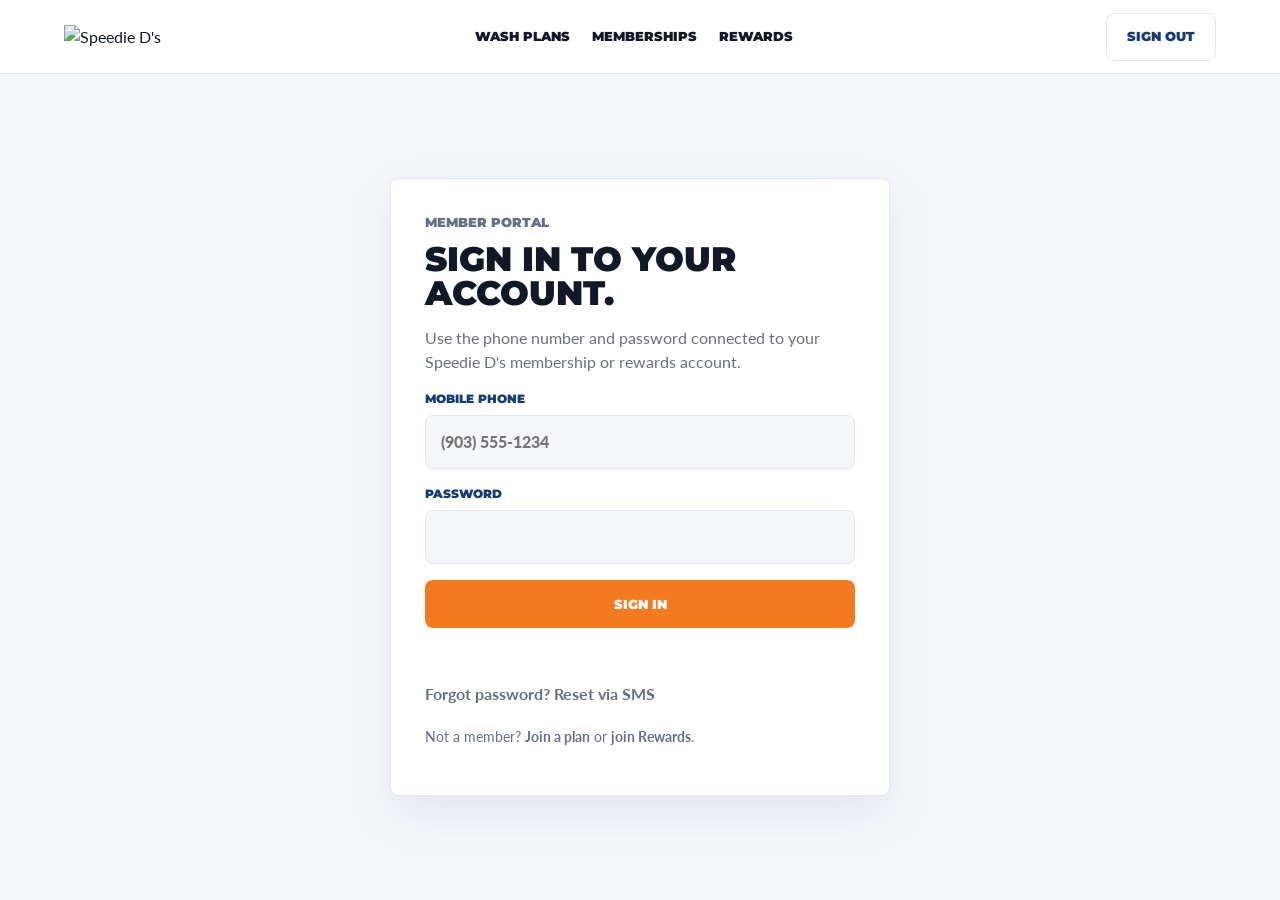
==== commit b00f4c1a: "commit" ====
--- a/account.html
+++ b/account.html
@@ -1,877 +1,409 @@
-<!DOCTYPE html>
+<!doctype html>
 <html lang="en">
 <head>
-  <meta charset="UTF-8" />
-  <meta name="viewport" content="width=device-width, initial-scale=1.0" />
+  <meta charset="utf-8">
+  <meta name="viewport" content="width=device-width, initial-scale=1">
   <title>My Account | Speedie D's Car Wash</title>
-  <link rel="preconnect" href="https://fonts.googleapis.com" />
-  <link rel="preconnect" href="https://fonts.gstatic.com" crossorigin />
-  <link href="https://fonts.googleapis.com/css2?family=Plus+Jakarta+Sans:wght@400;500;600;700;800&display=swap" rel="stylesheet" />
-  <script src="https://unpkg.com/@phosphor-icons/web@2.1.1/src/index.js" defer></script>
-  <script src="https://cdn.tailwindcss.com"></script>
-  <script>
-    tailwind.config = {
-      theme: {
-        extend: {
-          fontFamily: { jakarta: ['"Plus Jakarta Sans"', 'sans-serif'] },
-          colors: {
-            blue:  { DEFAULT: '#2563EB', dark: '#1D4ED8', light: '#DBEAFE', xlight: '#EFF6FF' },
-            ink:   { DEFAULT: '#111827' },
-            muted: '#6B7280',
-            orange:{ DEFAULT: '#F47920' },
-          }
-        }
-      }
-    }
-  </script>
-  <style>
-    *, *::before, *::after { box-sizing: border-box; }
-    body { font-family: 'Plus Jakarta Sans', sans-serif; }
-    .btn { transition: all 0.15s cubic-bezier(0.16,1,0.3,1); }
-    .btn:active { transform: scale(0.97) translateY(1px); }
-    input:focus, select:focus { outline: none; border-color: #2563EB !important; box-shadow: 0 0 0 3px #DBEAFE; }
-    #login-view, #dashboard-view { transition: opacity 0.3s; }
-    .tab-content { display: none; }
-    .tab-content.active { display: block; }
-    .dash-tab { transition: all 0.15s; }
-    .dash-tab.active { background: #EFF6FF; color: #2563EB; font-weight: 700; }
-    .wash-row:nth-child(even) { background: #F9FAFB; }
-    .points-bar { transition: width 0.8s cubic-bezier(0.16,1,0.3,1); }
-  </style>
+  <link rel="preconnect" href="https://fonts.googleapis.com">
+  <link rel="preconnect" href="https://fonts.gstatic.com" crossorigin>
+  <link href="https://fonts.googleapis.com/css2?family=Lato:wght@400;700;900&family=Montserrat:wght@700;800;900&display=swap" rel="stylesheet">
+  <link rel="stylesheet" href="portal.css">
 </head>
-<body class="bg-gray-50 font-jakarta antialiased text-ink min-h-screen">
-
-<!-- NAV -->
-<nav class="bg-white border-b border-gray-100 sticky top-0 z-50">
-  <div class="max-w-7xl mx-auto px-5 lg:px-8 h-[70px] flex items-center justify-between">
-    <a href="index.html" class="flex items-center shrink-0">
-      <img src="https://assets.cdn.filesafe.space/e4notYo5fJyoxSgPxQkh/media/67408b03d6b97efd8da073c4.png"
-           alt="Speedie D's Car Wash" class="h-11 w-auto object-contain" />
-    </a>
-    <ul class="hidden md:flex items-center gap-7 text-sm font-medium text-gray-500">
-      <li><a href="index.html#plans" class="hover:text-ink transition-colors">Wash Plans</a></li>
-      <li><a href="membership.html" class="hover:text-ink transition-colors">Memberships</a></li>
-      <li><a href="loyalty.html" class="hover:text-ink transition-colors">Rewards</a></li>
-      <li><a href="account.html" class="text-ink font-semibold">My Account</a></li>
-    </ul>
-    <button id="logout-btn" onclick="doLogout()" class="hidden btn border border-gray-200 text-sm font-semibold px-4 py-2 rounded-xl hover:border-red-300 hover:text-red-500 transition-colors">
-      <i class="ph-bold ph-sign-out mr-1"></i> Sign Out
-    </button>
-    <a href="index.html" class="md:hidden text-sm text-gray-500 font-medium">← Home</a>
-  </div>
-</nav>
-
-
-<!-- ============================================================
-     LOGIN VIEW
-     ============================================================ -->
-<div id="login-view" class="min-h-[calc(100dvh-70px)] flex items-center justify-center px-5 py-16">
-  <div class="w-full max-w-md">
-
-    <div class="text-center mb-8">
-      <div class="w-16 h-16 rounded-2xl bg-blue-xlight flex items-center justify-center mx-auto mb-4">
-        <i class="ph-bold ph-user-circle text-blue text-3xl"></i>
-      </div>
-      <h1 class="font-extrabold text-2xl mb-1">Sign In to Your Account</h1>
-      <p class="text-muted text-sm">Enter the phone number linked to your Speedie D's membership.</p>
+<body>
+  <nav class="portal-nav">
+    <a href="index.html"><img src="https://storage.googleapis.com/msgsndr/e4notYo5fJyoxSgPxQkh/media/67587a0e3c5cd5e4ffb06a16.png" alt="Speedie D's"></a>
+    <div class="portal-nav-links">
+      <a href="index.html#plans">Wash Plans</a>
+      <a href="membership.html">Memberships</a>
+      <a href="loyalty.html">Rewards</a>
     </div>
-
-    <form id="login-form" onsubmit="doLogin(event)" class="bg-white border border-gray-200 rounded-2xl p-7 space-y-5 shadow-sm">
-      <div>
-        <label class="block text-xs font-bold uppercase tracking-widest text-muted mb-1.5">Mobile Phone Number</label>
-        <input type="tel" id="login-phone" required placeholder="(903) 555-1234"
-          class="w-full border border-gray-200 rounded-xl px-4 py-3.5 text-sm bg-white transition-all text-base" />
-      </div>
-      <div>
-        <label class="block text-xs font-bold uppercase tracking-widest text-muted mb-1.5">Password</label>
-        <input type="password" id="login-password" required placeholder="Enter your password"
-          class="w-full border border-gray-200 rounded-xl px-4 py-3.5 text-sm bg-white transition-all text-base" />
-      </div>
-      <button type="submit" class="btn w-full bg-blue text-white font-bold py-3.5 rounded-xl hover:bg-blue-dark text-sm">
-        Sign In <i class="ph-bold ph-arrow-right ml-1"></i>
-      </button>
-      <p class="text-center text-xs text-muted">Forgot your password? <a href="#" onclick="showForgotPassword(event)" class="text-blue font-semibold hover:underline">Reset via SMS</a></p>
-    </form>
-
-    <!-- Forgot password inline form -->
-    <div id="forgot-panel" class="hidden bg-white border border-gray-200 rounded-2xl p-7 space-y-4 shadow-sm mt-4">
-      <p class="font-semibold text-sm">Enter your phone number and we'll text you a reset link.</p>
-      <input type="tel" id="forgot-phone" placeholder="(903) 555-1234"
-        class="w-full border border-gray-200 rounded-xl px-4 py-3.5 text-sm bg-white transition-all" />
-      <p id="forgot-msg" class="hidden text-sm"></p>
-      <div class="flex gap-3">
-        <button onclick="doForgotPassword()" class="btn bg-blue text-white font-bold px-5 py-3 rounded-xl hover:bg-blue-dark text-sm">Send Reset Link</button>
-        <button onclick="hideForgotPassword()" class="btn border border-gray-200 text-muted font-semibold px-5 py-3 rounded-xl text-sm">Cancel</button>
-      </div>
-    </div>
-
-    <p class="text-center text-xs text-muted mt-6">
-      Not a member yet?
-      <a href="membership.html" class="text-blue font-semibold hover:underline">Join a plan</a> or
-      <a href="loyalty.html" class="text-blue font-semibold hover:underline">sign up for Rewards</a>
-    </p>
-  </div>
-</div>
-
-
-<!-- ============================================================
-     DASHBOARD VIEW  (hidden until login)
-     ============================================================ -->
-<div id="dashboard-view" class="hidden">
-
-  <!-- Member header bar -->
-  <div class="bg-blue text-white px-5 py-5">
-    <div class="max-w-7xl mx-auto flex flex-col sm:flex-row items-start sm:items-center justify-between gap-3">
-      <div class="flex items-center gap-4">
-        <div class="w-12 h-12 rounded-full bg-white/20 flex items-center justify-center shrink-0">
-          <i class="ph-bold ph-user text-white text-xl"></i>
-        </div>
-        <div>
-          <p class="font-extrabold text-lg leading-tight" id="dash-member-name">—</p>
-          <p class="text-blue-light text-sm" id="dash-member-meta">—</p>
-        </div>
-      </div>
-      <div class="flex items-center gap-3">
-        <span class="bg-white/20 text-white text-xs font-bold px-3 py-1.5 rounded-full flex items-center gap-1.5">
-          <i class="ph-bold ph-star-four text-yellow-300"></i> Speedie Rewards Member
-        </span>
-        <span id="dash-plan-badge" class="bg-white text-blue text-xs font-bold px-3 py-1.5 rounded-full">—</span>
-      </div>
-    </div>
-  </div>
-
-  <div class="max-w-7xl mx-auto px-5 lg:px-8 py-8">
-    <div class="grid lg:grid-cols-[240px_1fr] gap-7">
-
-      <!-- Sidebar nav -->
-      <aside>
-        <nav class="bg-white border border-gray-200 rounded-2xl overflow-hidden sticky top-24">
-          <button onclick="showTab('overview')"  class="dash-tab active w-full text-left flex items-center gap-3 px-5 py-4 text-sm text-gray-600 border-b border-gray-100">
-            <i class="ph-bold ph-house-line w-4"></i> Overview
-          </button>
-          <button onclick="showTab('plan')"       class="dash-tab w-full text-left flex items-center gap-3 px-5 py-4 text-sm text-gray-600 border-b border-gray-100">
-            <i class="ph-bold ph-lightning w-4"></i> My Plan
-          </button>
-          <button onclick="showTab('rewards')"   class="dash-tab w-full text-left flex items-center gap-3 px-5 py-4 text-sm text-gray-600 border-b border-gray-100">
-            <i class="ph-bold ph-star-four w-4"></i> Rewards
-          </button>
-          <button onclick="showTab('history')"   class="dash-tab w-full text-left flex items-center gap-3 px-5 py-4 text-sm text-gray-600 border-b border-gray-100">
-            <i class="ph-bold ph-clock-clockwise w-4"></i> Wash History
-          </button>
-          <button onclick="showTab('billing')"   class="dash-tab w-full text-left flex items-center gap-3 px-5 py-4 text-sm text-gray-600 border-b border-gray-100">
-            <i class="ph-bold ph-credit-card w-4"></i> Billing
-          </button>
-          <button onclick="showTab('profile')"   class="dash-tab w-full text-left flex items-center gap-3 px-5 py-4 text-sm text-gray-600 border-b border-gray-100">
-            <i class="ph-bold ph-user-gear w-4"></i> Profile
-          </button>
-          <button onclick="showTab('cancel')"    class="dash-tab w-full text-left flex items-center gap-3 px-5 py-4 text-sm text-red-400">
-            <i class="ph-bold ph-x-circle w-4"></i> Cancel Membership
-          </button>
-        </nav>
-      </aside>
-
-      <!-- Main content area -->
-      <main>
-
-        <!-- ── OVERVIEW ── -->
-        <div id="tab-overview" class="tab-content active space-y-5">
-          <div class="grid sm:grid-cols-3 gap-4">
-            <div class="bg-white border border-gray-200 rounded-2xl p-6">
-              <p class="text-xs font-bold uppercase tracking-widest text-muted mb-2">Current Plan</p>
-              <p class="font-extrabold text-xl" id="ov-plan">—</p>
-              <p class="text-muted text-sm mt-0.5" id="ov-billing">—</p>
+    <button class="portal-btn ghost" type="button" data-logout hidden>Sign Out</button>
+  </nav>
+
+  <!-- LOGIN VIEW -->
+  <main class="auth-wrap" data-login-view>
+    <section class="auth-card">
+      <p class="kicker">Member Portal</p>
+      <h1>Sign in to your account.</h1>
+      <p>Use the phone number and password connected to your Speedie D's membership or rewards account.</p>
+      <form id="login-form">
+        <label class="field">Mobile Phone<input name="phone" type="tel" placeholder="(903) 555-1234" required></label>
+        <label class="field">Password<input name="password" type="password" required></label>
+        <button class="portal-btn full" type="submit">Sign In</button>
+        <p class="form-message" data-login-message></p>
+      </form>
+      <p style="margin-top:16px;"><a href="#" data-forgot-toggle><strong>Forgot password? Reset via SMS</strong></a></p>
+      <div class="forgot-panel" data-forgot-panel>
+        <form id="forgot-form">
+          <label class="field">Mobile Phone<input name="phone" type="tel" required placeholder="(903) 555-1234"></label>
+          <button class="portal-btn blue full" type="submit">Send Reset Link</button>
+          <p class="form-message" data-forgot-message></p>
+        </form>
+      </div>
+      <p style="margin-top:20px;color:var(--muted);font-size:14px;">Not a member? <a href="membership.html"><strong>Join a plan</strong></a> or <a href="loyalty.html"><strong>join Rewards</strong></a>.</p>
+    </section>
+  </main>
+
+  <!-- DASHBOARD VIEW -->
+  <main class="dashboard" data-dashboard>
+    <aside class="dash-sidebar">
+      <div class="member-mini">
+        <strong data-member-name></strong>
+        <span data-member-meta></span>
+      </div>
+      <div class="dash-tabs">
+        <button class="dash-tab active" data-tab="overview">Overview</button>
+        <button class="dash-tab" data-tab="plan">My Plan</button>
+        <button class="dash-tab" data-tab="rewards">Rewards</button>
+        <button class="dash-tab" data-tab="history">Wash History</button>
+        <button class="dash-tab" data-tab="profile">Profile</button>
+        <button class="dash-tab cancel" data-tab="cancel">Cancel Membership</button>
+      </div>
+    </aside>
+
+    <section class="dash-content">
+
+      <!-- OVERVIEW -->
+      <div class="tab-panel active" data-panel="overview">
+        <h2>Account overview.</h2>
+        <div class="stat-grid">
+          <div class="stat"><span>Current Plan</span><strong data-overview-plan>—</strong></div>
+          <div class="stat"><span>Rewards Points</span><strong data-overview-points>—</strong></div>
+          <div class="stat"><span>Total Washes</span><strong data-overview-washes>—</strong></div>
+        </div>
+        <div class="panel"><h3>Recent Washes</h3><div data-recent-washes><p class="muted">Loading…</p></div></div>
+        <div class="panel" id="rewards-banner" hidden>
+          <p style="color:var(--orange);font-weight:900;" data-banner-text></p>
+        </div>
+      </div>
+
+      <!-- MY PLAN -->
+      <div class="tab-panel" data-panel="plan">
+        <h2>My plan.</h2>
+        <div class="panel">
+          <div class="list-row">
+            <div>
+              <h3 data-plan-name style="margin:0 0 4px;"></h3>
+              <p class="muted" data-plan-price style="margin:0;"></p>
             </div>
-            <div class="bg-white border border-gray-200 rounded-2xl p-6">
-              <p class="text-xs font-bold uppercase tracking-widest text-muted mb-2">Rewards Points</p>
-              <p class="font-extrabold text-xl text-[#F47920]" id="ov-points">— pts</p>
-              <p class="text-muted text-sm mt-0.5" id="ov-points-sub">—</p>
-            </div>
-            <div class="bg-white border border-gray-200 rounded-2xl p-6">
-              <p class="text-xs font-bold uppercase tracking-widest text-muted mb-2">Total Washes</p>
-              <p class="font-extrabold text-xl" id="ov-washes">—</p>
-              <p class="text-muted text-sm mt-0.5" id="ov-washes-sub">—</p>
-            </div>
+            <span class="tag" data-plan-status>active</span>
           </div>
-
-          <!-- Recent washes -->
-          <div class="bg-white border border-gray-200 rounded-2xl overflow-hidden">
-            <div class="px-6 py-4 border-b border-gray-100 flex items-center justify-between">
-              <p class="font-bold">Recent Washes</p>
-              <button onclick="showTab('history')" class="text-blue text-xs font-semibold hover:underline">View all</button>
-            </div>
-            <div id="recent-washes">
-              <p class="px-6 py-4 text-sm text-muted">Loading…</p>
-            </div>
+          <p class="muted" style="margin-top:14px;">To change or upgrade your plan, call or text us at <strong>(903) 680-6688</strong>.</p>
+        </div>
+        <div class="panel">
+          <h3>Vehicles on Account</h3>
+          <p class="muted">Up to 4 vehicles per membership.</p>
+          <div data-vehicles><p class="muted">Loading…</p></div>
+          <form class="vehicle-form" id="vehicle-form">
+            <input name="description" placeholder="Year, make, model" required>
+            <input name="plate" placeholder="License plate" required>
+            <select name="state"><option>TX</option><option>LA</option><option>AR</option><option>OK</option></select>
+            <button class="portal-btn blue" type="submit">Add</button>
+          </form>
+          <p class="form-message" data-vehicle-message></p>
+        </div>
+      </div>
+
+      <!-- REWARDS -->
+      <div class="tab-panel" data-panel="rewards">
+        <h2>Speedie rewards.</h2>
+        <div class="panel">
+          <div class="list-row">
+            <h3 style="margin:0;"><span data-reward-points>0</span> / 10 points</h3>
+            <strong data-reward-remaining>— more points</strong>
           </div>
-
-          <!-- Free wash banner -->
-          <div id="fw-banner" class="bg-gradient-to-r from-[#F47920] to-[#C4580A] rounded-2xl p-6 flex items-center justify-between gap-4">
-            <div>
-              <p class="text-white font-extrabold text-lg" id="fw-banner-text">Almost there!</p>
-              <p class="text-white/70 text-sm mt-0.5" id="fw-banner-sub">Keep washing to earn a free wash.</p>
-            </div>
-            <i class="ph-bold ph-star-four text-white/30 text-5xl shrink-0"></i>
+          <div class="progress"><span data-reward-progress style="width:0%"></span></div>
+          <button class="portal-btn" type="button" data-redeem>Redeem Free Wash</button>
+          <p class="form-message" data-reward-message></p>
+        </div>
+        <div class="panel">
+          <h3>Your Referral Code</h3>
+          <div class="list-row">
+            <strong data-referral>—</strong>
+            <button class="portal-btn ghost" type="button" data-copy-referral>Copy</button>
           </div>
         </div>
-
-        <!-- ── MY PLAN ── -->
-        <div id="tab-plan" class="tab-content space-y-5">
-          <div class="bg-white border border-gray-200 rounded-2xl p-7">
-            <div class="flex items-start justify-between mb-6">
-              <div>
-                <p class="text-xs font-bold uppercase tracking-widest text-muted mb-1">Active Plan</p>
-                <h2 class="font-extrabold text-2xl" id="plan-name">—</h2>
-                <p class="text-muted text-sm mt-1" id="plan-billing">—</p>
-              </div>
-              <span class="bg-blue-xlight text-blue text-xs font-bold px-3 py-1.5 rounded-full">Active</span>
-            </div>
-            <ul class="space-y-2.5 text-sm text-gray-600 mb-7 border-t border-gray-100 pt-5">
-              <li class="flex gap-2.5"><i class="ph-bold ph-check text-blue mt-0.5 shrink-0"></i>Soft touch wash</li>
-              <li class="flex gap-2.5"><i class="ph-bold ph-check text-blue mt-0.5 shrink-0"></i>Spot-free rinse · Pre-soak · Free vacuums</li>
-              <li class="flex gap-2.5"><i class="ph-bold ph-check text-blue mt-0.5 shrink-0"></i>Tire shine · Triple foam · Clear coat · Wheel Brite</li>
-              <li class="flex gap-2.5"><i class="ph-bold ph-check text-blue mt-0.5 shrink-0"></i>Ceramic coating · Lava shine · Bug prep</li>
-              <li class="flex gap-2.5"><i class="ph-bold ph-check text-blue mt-0.5 shrink-0"></i>Total shine finish · Undercarriage wash</li>
-            </ul>
-            <div class="flex flex-wrap gap-3">
-              <button onclick="showUpgrade()" class="btn bg-blue text-white font-semibold px-5 py-2.5 rounded-xl hover:bg-blue-dark text-sm">Change Plan</button>
-              <a href="tel:+19036806688" class="btn border border-gray-200 text-ink font-semibold px-5 py-2.5 rounded-xl hover:border-blue hover:text-blue text-sm">Call Us to Change</a>
-            </div>
-          </div>
-
-          <!-- Plan upgrade panel -->
-          <div id="upgrade-panel" class="hidden bg-gray-50 border border-gray-200 rounded-2xl p-6">
-            <p class="font-bold mb-4">Switch to a Different Plan</p>
-            <div class="grid sm:grid-cols-3 gap-4 mb-5">
-              <div class="bg-white border-2 border-gray-200 rounded-xl p-5 cursor-pointer hover:border-blue transition-colors" onclick="selectPlan(this,'Basic Fast Pass','$19')">
-                <p class="font-bold mb-1">Basic</p>
-                <p class="text-2xl font-extrabold">$19<span class="text-sm font-normal text-muted">/mo</span></p>
-                <p class="text-xs text-muted mt-1">Soft touch, spot-free, vacuums</p>
-              </div>
-              <div class="bg-white border-2 border-gray-200 rounded-xl p-5 cursor-pointer hover:border-blue transition-colors" onclick="selectPlan(this,'Deluxe Fast Pass','$29')">
-                <p class="font-bold mb-1">Deluxe</p>
-                <p class="text-2xl font-extrabold">$29<span class="text-sm font-normal text-muted">/mo</span></p>
-                <p class="text-xs text-muted mt-1">Basic + tire shine, triple foam</p>
-              </div>
-              <div class="bg-white border-2 border-blue rounded-xl p-5 cursor-pointer" onclick="selectPlan(this,'Ultimate Fast Pass','$39')">
-                <p class="font-bold mb-1">Ultimate <span class="text-xs text-blue font-bold">(current)</span></p>
-                <p class="text-2xl font-extrabold text-blue">$39<span class="text-sm font-normal text-muted">/mo</span></p>
-                <p class="text-xs text-muted mt-1">Everything + ceramic, undercarriage</p>
-              </div>
-            </div>
-            <div class="flex gap-3">
-              <button onclick="confirmPlanChange()" class="btn bg-blue text-white font-semibold px-5 py-2.5 rounded-xl hover:bg-blue-dark text-sm">Confirm Change</button>
-              <button onclick="document.getElementById('upgrade-panel').classList.add('hidden')" class="btn border border-gray-200 text-muted font-semibold px-5 py-2.5 rounded-xl text-sm">Cancel</button>
-            </div>
-          </div>
-
-          <div class="bg-white border border-gray-200 rounded-2xl p-6">
-            <div class="flex items-center justify-between mb-4">
-              <div>
-                <p class="font-bold">Vehicles on Account</p>
-                <p class="text-muted text-sm mt-0.5">Up to 4 vehicles per membership. Each gets its own kiosk access code.</p>
-              </div>
-              <span id="vehicle-slot" class="text-xs font-bold text-muted bg-gray-100 px-2.5 py-1 rounded-lg">— / 4 slots</span>
-            </div>
-            <div id="vehicles-container" class="space-y-3 mb-5">
-              <p class="text-sm text-muted">Loading…</p>
-            </div>
-
-            <!-- Add car form (hidden) -->
-            <div id="add-car-form" class="hidden bg-blue-xlight border border-blue-light rounded-xl p-5 space-y-3">
-              <p class="font-bold text-sm text-blue">Add New Vehicle</p>
-              <div class="grid sm:grid-cols-2 gap-3">
-                <input type="text" id="car-ymm" placeholder="Year, Make, Model (e.g. 2021 Honda CR-V)"
-                  class="w-full border border-gray-200 rounded-xl px-4 py-3 text-sm bg-white col-span-2" />
-                <input type="text" id="car-plate" placeholder="License Plate"
-                  class="w-full border border-gray-200 rounded-xl px-4 py-3 text-sm bg-white" />
-                <select id="car-state" class="w-full border border-gray-200 rounded-xl px-4 py-3 text-sm bg-white appearance-none">
-                  <option>TX</option><option>LA</option><option>AR</option><option>OK</option>
-                </select>
-              </div>
-              <div class="flex gap-3">
-                <button onclick="submitAddCar()" class="btn bg-blue text-white font-semibold px-5 py-2.5 rounded-xl hover:bg-blue-dark text-sm">Add Vehicle</button>
-                <button onclick="document.getElementById('add-car-form').classList.add('hidden')" class="btn border border-gray-200 bg-white text-muted font-semibold px-5 py-2.5 rounded-xl text-sm">Cancel</button>
-              </div>
-            </div>
-          </div>
-        </div>
-
-        <!-- ── REWARDS ── -->
-        <div id="tab-rewards" class="tab-content space-y-5">
-          <div class="bg-white border border-gray-200 rounded-2xl p-7">
-            <div class="flex items-center gap-4 mb-6">
-              <div class="w-14 h-14 rounded-2xl bg-orange/10 flex items-center justify-center">
-                <i class="ph-bold ph-star-four text-[#F47920] text-2xl"></i>
-              </div>
-              <div>
-                <p class="text-xs font-bold uppercase tracking-widest text-muted">Speedie Rewards</p>
-                <p class="font-extrabold text-3xl text-[#F47920]" id="rw-points">— <span class="text-lg font-semibold text-muted">/ 10 points</span></p>
-              </div>
-            </div>
-            <!-- Progress bar -->
-            <div class="h-3 bg-gray-100 rounded-full overflow-hidden mb-2">
-              <div id="rw-bar" class="points-bar h-full rounded-full" style="width:0%; background:#F47920;"></div>
-            </div>
-            <p class="text-xs text-muted mb-6" id="rw-points-sub">— more washes to earn a free Basic wash</p>
-            <div class="flex flex-wrap gap-3">
-              <button id="rw-redeem-btn" onclick="doRedeem()" class="btn bg-[#F47920] text-white font-semibold px-5 py-2.5 rounded-xl text-sm opacity-50 cursor-not-allowed">Redeem Free Wash (need 10 pts)</button>
-            </div>
-            <div id="rw-code-box" class="hidden mt-4 bg-green-50 border border-green-200 rounded-xl p-4">
-              <p class="text-green-700 font-bold text-sm mb-1">Free wash code generated!</p>
-              <p class="text-green-900 font-extrabold text-xl tracking-widest" id="rw-code"></p>
-              <p class="text-green-600 text-xs mt-1">Show this code at the kiosk to redeem your free Basic wash.</p>
-            </div>
-          </div>
-
-          <div class="bg-white border border-gray-200 rounded-2xl overflow-hidden">
-            <div class="px-6 py-4 border-b border-gray-100"><p class="font-bold">Points History</p></div>
-            <div id="points-history-list">
-              <p class="px-6 py-4 text-sm text-muted">Loading…</p>
-            </div>
-          </div>
-
-          <!-- Referral code -->
-          <div class="bg-white border border-gray-200 rounded-2xl p-6">
-            <p class="font-bold mb-1">Your Referral Code</p>
-            <p class="text-muted text-sm mb-4">Share this code with friends. When they join, you both get a free wash.</p>
-            <div class="flex items-center gap-3">
-              <div id="rw-referral-code" class="flex-1 bg-gray-50 border border-gray-200 rounded-xl px-4 py-3 font-bold tracking-widest text-lg text-center">—</div>
-              <button onclick="copyCode()" class="btn bg-ink text-white font-semibold px-4 py-3 rounded-xl hover:bg-gray-800 text-sm shrink-0">
-                <i class="ph-bold ph-copy mr-1"></i> Copy
-              </button>
-            </div>
-          </div>
-        </div>
-
-        <!-- ── WASH HISTORY ── -->
-        <div id="tab-history" class="tab-content">
-          <div class="bg-white border border-gray-200 rounded-2xl overflow-hidden">
-            <div class="px-6 py-4 border-b border-gray-100"><p class="font-bold" id="wh-header">All Washes</p></div>
-            <div id="wash-history-rows" class="divide-y divide-gray-100 text-sm">
-              <p class="px-6 py-4 text-sm text-muted">Loading…</p>
-            </div>
-          </div>
-        </div>
-
-        <!-- ── BILLING ── -->
-        <div id="tab-billing" class="tab-content space-y-5">
-          <div class="bg-white border border-gray-200 rounded-2xl p-7">
-            <p class="font-bold mb-1">Payment Method</p>
-            <p class="text-muted text-sm mb-5">Used for your monthly membership billing.</p>
-            <div class="flex items-center gap-4 p-4 bg-gray-50 rounded-xl border border-gray-200 mb-5">
-              <div class="w-10 h-7 bg-blue rounded flex items-center justify-center shrink-0">
-                <i class="ph-bold ph-credit-card text-white text-sm"></i>
-              </div>
-              <div class="flex-1">
-                <p class="font-semibold text-sm">•••• •••• •••• 4242</p>
-                <p class="text-xs text-muted">Visa · Expires 09/27</p>
-              </div>
-              <span class="text-green-600 text-xs font-bold bg-green-50 px-2.5 py-1 rounded-lg">Active</span>
-            </div>
-            <button class="btn border border-gray-200 text-sm font-semibold px-5 py-2.5 rounded-xl hover:border-blue hover:text-blue transition-colors">
-              <i class="ph-bold ph-credit-card mr-1"></i> Update Card
-            </button>
-          </div>
-
-          <div class="bg-white border border-gray-200 rounded-2xl overflow-hidden">
-            <div class="px-6 py-4 border-b border-gray-100"><p class="font-bold">Billing History</p></div>
-            <div class="divide-y divide-gray-100 text-sm">
-              <div class="flex items-center justify-between px-6 py-3.5"><span class="text-muted">Jun 15, 2025</span><span class="font-medium">Ultimate Fast Pass</span><span class="font-bold">$39.00</span></div>
-              <div class="flex items-center justify-between px-6 py-3.5"><span class="text-muted">May 15, 2025</span><span class="font-medium">Ultimate Fast Pass</span><span class="font-bold">$39.00</span></div>
-              <div class="flex items-center justify-between px-6 py-3.5"><span class="text-muted">Apr 15, 2025</span><span class="font-medium">Ultimate Fast Pass</span><span class="font-bold">$39.00</span></div>
-              <div class="flex items-center justify-between px-6 py-3.5"><span class="text-muted">Mar 15, 2025</span><span class="font-medium">Deluxe → Ultimate upgrade</span><span class="font-bold">$39.00</span></div>
-              <div class="flex items-center justify-between px-6 py-3.5"><span class="text-muted">Feb 15, 2025</span><span class="font-medium">Deluxe Fast Pass</span><span class="font-bold">$29.00</span></div>
-              <div class="flex items-center justify-between px-6 py-3.5"><span class="text-muted">Jan 15, 2025</span><span class="font-medium">Deluxe Fast Pass · First month</span><span class="font-bold text-green-600">$14.50</span></div>
-            </div>
-          </div>
-        </div>
-
-        <!-- ── PROFILE ── -->
-        <div id="tab-profile" class="tab-content">
-          <div class="bg-white border border-gray-200 rounded-2xl p-7 space-y-5">
-            <p class="font-bold text-lg">Your Information</p>
-            <div class="grid sm:grid-cols-2 gap-4">
-              <div>
-                <label class="block text-xs font-bold uppercase tracking-widest text-muted mb-1.5">First Name</label>
-                <input type="text" id="prof-first" class="w-full border border-gray-200 rounded-xl px-4 py-3 text-sm bg-white transition-all" />
-              </div>
-              <div>
-                <label class="block text-xs font-bold uppercase tracking-widest text-muted mb-1.5">Last Name</label>
-                <input type="text" id="prof-last" class="w-full border border-gray-200 rounded-xl px-4 py-3 text-sm bg-white transition-all" />
-              </div>
-            </div>
-            <div>
-              <label class="block text-xs font-bold uppercase tracking-widest text-muted mb-1.5">Mobile Phone</label>
-              <input type="tel" id="prof-phone" class="w-full border border-gray-200 rounded-xl px-4 py-3 text-sm bg-white transition-all" />
-            </div>
-            <div>
-              <label class="block text-xs font-bold uppercase tracking-widest text-muted mb-1.5">Email Address</label>
-              <input type="email" id="prof-email" class="w-full border border-gray-200 rounded-xl px-4 py-3 text-sm bg-white transition-all" />
-            </div>
-            <div>
-              <label class="block text-xs font-bold uppercase tracking-widest text-muted mb-1.5">Birthday Month</label>
-              <select id="prof-bday" class="w-full border border-gray-200 rounded-xl px-4 py-3 text-sm bg-white appearance-none transition-all">
+        <div class="panel"><h3>Reward Codes</h3><div data-reward-codes><p class="muted">No reward codes yet.</p></div></div>
+      </div>
+
+      <!-- WASH HISTORY -->
+      <div class="tab-panel" data-panel="history">
+        <h2>Wash history.</h2>
+        <div class="panel" data-wash-history><p class="muted">Loading…</p></div>
+      </div>
+
+      <!-- PROFILE -->
+      <div class="tab-panel" data-panel="profile">
+        <h2>Your information.</h2>
+        <form class="form-card" id="profile-form" style="margin:0;">
+          <div class="form-grid">
+            <label class="field">First Name<input name="firstName" required></label>
+            <label class="field">Last Name<input name="lastName" required></label>
+            <label class="field">Mobile Phone<input name="phone" type="tel" required></label>
+            <label class="field">Email<input name="email" type="email" required></label>
+            <label class="field">Birthday Month
+              <select name="birthday">
                 <option value="">— Select month —</option>
                 <option>January</option><option>February</option><option>March</option><option>April</option>
                 <option>May</option><option>June</option><option>July</option><option>August</option>
                 <option>September</option><option>October</option><option>November</option><option>December</option>
               </select>
-            </div>
-            <button onclick="saveProfile()" class="btn bg-blue text-white font-semibold px-6 py-2.5 rounded-xl hover:bg-blue-dark text-sm">Save Changes</button>
+            </label>
           </div>
-        </div>
-
-        <!-- ── CANCEL ── -->
-        <div id="tab-cancel" class="tab-content">
-          <div class="bg-white border border-red-100 rounded-2xl p-7">
-            <div class="flex items-center gap-3 mb-5">
-              <div class="w-10 h-10 rounded-xl bg-red-50 flex items-center justify-center shrink-0">
-                <i class="ph-bold ph-warning text-red-500 text-lg"></i>
-              </div>
-              <h2 class="font-extrabold text-xl">Cancel Membership</h2>
-            </div>
-            <p class="text-muted text-sm leading-relaxed mb-2">Before you go — you can also <strong class="text-ink">pause your membership</strong> if you're away for a while or call us at <a href="tel:+19036806688" class="text-blue font-semibold">(903) 680-6688</a> and we'll help.</p>
-            <p class="text-muted text-sm leading-relaxed mb-6">If you cancel, your <strong class="text-ink">Ultimate Fast Pass</strong> remains active through <strong class="text-ink">July 15, 2025</strong>. No refunds for unused days.</p>
-            <div class="bg-red-50 border border-red-100 rounded-xl p-5 mb-6">
-              <p class="text-red-700 text-sm font-semibold mb-1">You'll lose:</p>
-              <ul class="text-red-600 text-sm space-y-1">
-                <li>· Unlimited washes through your billing period end</li>
-                <li>· Your 7 Speedie Rewards points</li>
-                <li>· Your referral link and member perks</li>
-              </ul>
-            </div>
-            <div class="flex flex-wrap gap-3">
-              <button onclick="showTab('overview')" class="btn bg-blue text-white font-semibold px-5 py-2.5 rounded-xl hover:bg-blue-dark text-sm">Keep My Membership</button>
-              <a href="tel:+19036806688" class="btn border border-gray-200 text-ink font-semibold px-5 py-2.5 rounded-xl hover:border-blue hover:text-blue text-sm">Call to Cancel</a>
-              <a href="mailto:speediedscarwash@gmail.com?subject=Cancel%20Membership&body=Hi%2C%20I%20would%20like%20to%20cancel%20my%20membership.%20My%20name%20is%20%5Byour%20name%5D%20and%20my%20phone%20number%20is%20%5Byour%20phone%5D." class="btn border border-gray-200 text-ink font-semibold px-5 py-2.5 rounded-xl hover:border-blue hover:text-blue text-sm">Email to Cancel</a>
-              <button onclick="confirmCancel()" class="btn border border-red-200 text-red-500 font-semibold px-5 py-2.5 rounded-xl hover:bg-red-50 text-sm">Confirm Cancellation</button>
-            </div>
+          <button class="portal-btn" type="submit">Save Changes</button>
+          <p class="form-message" data-profile-message></p>
+        </form>
+      </div>
+
+      <!-- CANCEL -->
+      <div class="tab-panel" data-panel="cancel">
+        <h2>Cancel membership.</h2>
+        <div class="panel">
+          <p>Before you cancel, you can also <strong>pause your membership</strong> or just call us — we'll help find the right option.</p>
+          <p class="muted">To cancel your membership, please contact us directly:</p>
+          <div style="display:grid;gap:10px;margin-top:18px;">
+            <a class="portal-btn" href="tel:+19036806688" style="text-align:center;">Call (903) 680-6688</a>
+            <a class="portal-btn blue" href="mailto:speediedscarwash@gmail.com?subject=Cancel%20Membership" style="text-align:center;">Email to Cancel</a>
           </div>
-        </div>
-
-      </main>
-    </div>
-  </div>
-</div>
-
-<!-- Toast notification -->
-<div id="toast" class="fixed bottom-6 left-1/2 -translate-x-1/2 bg-ink text-white text-sm font-semibold px-5 py-3 rounded-xl shadow-xl opacity-0 transition-opacity pointer-events-none z-50">
-  ✓ Changes saved
-</div>
-
-<script>
-  const API = 'https://speediedeecarwash.saket-golf.workers.dev';
-  let _member = null;
-
-  // ── Boot: check existing session ────────────────────────────────────────────
-  (async () => {
-    try {
-      const res  = await fetch(`${API}/api/auth/me`, { credentials: 'include' });
+          <p class="form-message" data-cancel-message></p>
+        </div>
+      </div>
+
+    </section>
+  </main>
+
+  <script>
+    const API = 'https://speediedeecarwash.saket-golf.workers.dev';
+    let _member = null;
+
+    // ── Boot ─────────────────────────────────────────────────────────────────
+    (async () => {
+      try {
+        const res  = await fetch(`${API}/api/auth/me`, { credentials: 'include' });
+        const data = await res.json();
+        if (data.ok && data.member) { _member = data.member; renderDashboard(); }
+      } catch (_) {}
+    })();
+
+    // ── Login ─────────────────────────────────────────────────────────────────
+    document.getElementById('login-form').addEventListener('submit', async (event) => {
+      event.preventDefault();
+      const data = new FormData(event.currentTarget);
+      const btn  = event.submitter;
+      const msg  = document.querySelector('[data-login-message]');
+      btn.disabled = true; btn.textContent = 'Signing in…';
+      try {
+        const res  = await fetch(`${API}/api/auth/login`, {
+          method: 'POST', credentials: 'include',
+          headers: { 'Content-Type': 'application/json' },
+          body: JSON.stringify({ phone: data.get('phone'), password: data.get('password') }),
+        });
+        const json = await res.json();
+        if (json.ok) { _member = json.member; renderDashboard(); }
+        else { msg.textContent = json.error || 'Sign in failed.'; msg.classList.add('error'); btn.disabled = false; btn.textContent = 'Sign In'; }
+      } catch (_) {
+        msg.textContent = 'Network error. Please try again.'; msg.classList.add('error'); btn.disabled = false; btn.textContent = 'Sign In';
+      }
+    });
+
+    // ── Forgot password ───────────────────────────────────────────────────────
+    document.querySelector('[data-forgot-toggle]').addEventListener('click', (e) => {
+      e.preventDefault();
+      document.querySelector('[data-forgot-panel]').classList.toggle('open');
+    });
+
+    document.getElementById('forgot-form').addEventListener('submit', async (event) => {
+      event.preventDefault();
+      const phone = new FormData(event.currentTarget).get('phone');
+      const msg   = document.querySelector('[data-forgot-message]');
+      try {
+        const res  = await fetch(`${API}/api/auth/forgot-password`, {
+          method: 'POST', credentials: 'include',
+          headers: { 'Content-Type': 'application/json' },
+          body: JSON.stringify({ phone }),
+        });
+        const data = await res.json();
+        msg.textContent = data.message || 'If that number is on file, a reset link is on its way via SMS.';
+      } catch (_) { msg.textContent = 'Network error.'; }
+    });
+
+    // ── Logout ────────────────────────────────────────────────────────────────
+    document.querySelector('[data-logout]').addEventListener('click', async () => {
+      await fetch(`${API}/api/auth/logout`, { method: 'POST', credentials: 'include' }).catch(() => {});
+      location.reload();
+    });
+
+    // ── Dashboard ─────────────────────────────────────────────────────────────
+    async function renderDashboard() {
+      document.querySelector('[data-login-view]').style.display = 'none';
+      document.querySelector('[data-dashboard]').classList.add('active');
+      document.querySelector('[data-logout]').hidden = false;
+      populateBasic(_member);
+
+      try {
+        const [acct, history] = await Promise.all([
+          fetch(`${API}/api/account`, { credentials: 'include' }).then(r => r.json()).catch(() => ({})),
+          fetch(`${API}/api/account/history`, { credentials: 'include' }).then(r => r.json()).catch(() => ({})),
+        ]);
+        if (acct.ok) { _member = acct.member; populateBasic(_member); renderRecentWashes(acct.recentWashes || []); }
+        if (history.ok) renderWashHistory(history.washes || []);
+      } catch (_) {}
+
+      renderVehicles();
+    }
+
+    function populateBasic(m) {
+      const plan  = planLabel(m.plan);
+      const since = m.memberSince ? new Date(m.memberSince).toLocaleDateString('en-US', { month: 'short', year: 'numeric' }) : '';
+      qs('[data-member-name]').textContent   = `${m.firstName} ${m.lastName}`;
+      qs('[data-member-meta]').textContent   = `${m.phone} | Member since ${since}`;
+      qs('[data-overview-plan]').textContent = plan;
+      qs('[data-overview-points]').textContent = m.points || 0;
+      qs('[data-overview-washes]').textContent = m.washCount || 0;
+      qs('[data-plan-name]').textContent     = plan;
+      qs('[data-plan-price]').textContent    = m.plan === 'rewards' ? 'Free membership' : `${planPrice(m.plan)}/month`;
+      qs('[data-plan-status]').textContent   = m.status || 'active';
+
+      const pts = m.points || 0;
+      qs('[data-reward-points]').textContent   = pts;
+      qs('[data-reward-remaining]').textContent = pts >= 10 ? 'Reward ready!' : `${10 - pts} more points to go`;
+      qs('[data-reward-progress]').style.width  = `${Math.min(pts * 10, 100)}%`;
+      qs('[data-referral]').textContent         = m.referralCode || '—';
+      qs('[data-redeem]').disabled              = pts < 10;
+
+      const profile = document.getElementById('profile-form');
+      ['firstName', 'lastName', 'phone', 'email'].forEach(k => { if (profile.elements[k]) profile.elements[k].value = m[k] || ''; });
+      const bday = profile.elements['birthday'];
+      if (bday && m.birthdayMonth) {
+        for (const opt of bday.options) { if (opt.value === m.birthdayMonth || opt.text === m.birthdayMonth) { opt.selected = true; break; } }
+      }
+
+      const banner = document.getElementById('rewards-banner');
+      if (pts >= 10) {
+        banner.hidden = false;
+        qs('[data-banner-text]').textContent = `You have a free wash ready! Go to the Rewards tab to redeem your ${pts} points.`;
+      } else {
+        banner.hidden = true;
+      }
+    }
+
+    function qs(sel) { return document.querySelector(sel); }
+
+    function rows(items, render, emptyText) {
+      return items.length ? items.map(render).join('') : `<p class="muted">${emptyText}</p>`;
+    }
+
+    function renderRecentWashes(washes) {
+      qs('[data-recent-washes]').innerHTML = rows(washes.slice(0, 5), w => `
+        <div class="list-row">
+          <p><strong>${w.wash_type || '—'}</strong><br><span class="muted">${fmtDate(w.created_at)}</span></p>
+          ${(w.points_earned > 0) ? `<span>+${w.points_earned} pts</span>` : ''}
+        </div>`, 'No washes recorded yet.');
+    }
+
+    function renderWashHistory(washes) {
+      qs('[data-wash-history]').innerHTML = rows(washes, w => `
+        <div class="list-row">
+          <p><strong>${w.wash_type || '—'}</strong><br><span class="muted">Gilmer, TX</span></p>
+          <div style="text-align:right;"><span>${fmtDate(w.created_at)}</span>${w.points_earned > 0 ? `<br><span style="color:var(--green);font-weight:900;font-size:12px;">+${w.points_earned} pts</span>` : ''}</div>
+        </div>`, 'No washes recorded yet.');
+    }
+
+    // ── Vehicles ──────────────────────────────────────────────────────────────
+    async function renderVehicles() {
+      try {
+        const res  = await fetch(`${API}/api/account/vehicles`, { credentials: 'include' });
+        const data = await res.json();
+        if (!data.ok) return;
+        qs('[data-vehicles]').innerHTML = rows(data.vehicles || [], v => `
+          <div class="list-row">
+            <p><strong>${v.year_make_model}</strong><br><span class="muted">${v.license_plate} · ${v.state}</span></p>
+            <button class="portal-btn ghost" type="button" data-remove-vehicle="${v.id}">Remove</button>
+          </div>`, 'No vehicles added yet.');
+        document.querySelectorAll('[data-remove-vehicle]').forEach(btn => {
+          btn.addEventListener('click', async () => {
+            if (!confirm('Remove this vehicle from your account?')) return;
+            const r = await fetch(`${API}/api/account/vehicles/${btn.dataset.removeVehicle}`, { method: 'DELETE', credentials: 'include' });
+            const d = await r.json();
+            if (d.ok) renderVehicles();
+          });
+        });
+      } catch (_) {}
+    }
+
+    document.getElementById('vehicle-form').addEventListener('submit', async (event) => {
+      event.preventDefault();
+      const data = new FormData(event.currentTarget);
+      const msg  = qs('[data-vehicle-message]');
+      const res  = await fetch(`${API}/api/account/vehicles`, {
+        method: 'POST', credentials: 'include',
+        headers: { 'Content-Type': 'application/json' },
+        body: JSON.stringify({ yearMakeModel: data.get('description'), licensePlate: data.get('plate'), state: data.get('state') }),
+      });
+      const json = await res.json();
+      if (json.ok) { event.currentTarget.reset(); msg.textContent = 'Vehicle added!'; renderVehicles(); }
+      else { msg.textContent = json.error || 'Could not add vehicle.'; msg.classList.add('error'); }
+    });
+
+    // ── Rewards redemption ────────────────────────────────────────────────────
+    qs('[data-redeem]').addEventListener('click', async () => {
+      if (!_member || (_member.points || 0) < 10) return;
+      const msg  = qs('[data-reward-message]');
+      const res  = await fetch(`${API}/api/rewards/redeem`, { method: 'POST', credentials: 'include' });
       const data = await res.json();
-      if (data.ok && data.member) {
-        _member = data.member;
-        await showDashboard();
+      if (data.ok) {
+        _member.points = (_member.points || 0) - 10;
+        populateBasic(_member);
+        const codes = qs('[data-reward-codes]');
+        codes.innerHTML = `<div class="list-row"><strong style="letter-spacing:.1em;">${data.code}</strong><span class="tag">Ready to use</span></div>` + codes.innerHTML;
+        msg.textContent = `Free wash code generated: ${data.code}`;
+      } else {
+        msg.textContent = data.error || 'Could not redeem.'; msg.classList.add('error');
       }
-    } catch (_) {}
-  })();
-
-  // ── Login ────────────────────────────────────────────────────────────────────
-  async function doLogin(e) {
-    e.preventDefault();
-    const btn = e.submitter;
-    btn.disabled = true;
-    btn.textContent = 'Signing in…';
-
-    try {
-      const res  = await fetch(`${API}/api/auth/login`, {
-        method: 'POST',
-        credentials: 'include',
+    });
+
+    // ── Copy referral ─────────────────────────────────────────────────────────
+    qs('[data-copy-referral]').addEventListener('click', async () => {
+      await navigator.clipboard.writeText(qs('[data-referral]').textContent).catch(() => {});
+      qs('[data-reward-message]').textContent = 'Referral code copied to clipboard!';
+    });
+
+    // ── Profile save ──────────────────────────────────────────────────────────
+    document.getElementById('profile-form').addEventListener('submit', async (event) => {
+      event.preventDefault();
+      const data = new FormData(event.currentTarget);
+      const msg  = qs('[data-profile-message]');
+      const res  = await fetch(`${API}/api/account/profile`, {
+        method: 'PATCH', credentials: 'include',
         headers: { 'Content-Type': 'application/json' },
         body: JSON.stringify({
-          phone:    document.getElementById('login-phone').value,
-          password: document.getElementById('login-password').value,
+          firstName: data.get('firstName'), lastName: data.get('lastName'),
+          phone: data.get('phone'), email: data.get('email'), birthdayMonth: data.get('birthday'),
         }),
       });
-      const data = await res.json();
-      if (data.ok) {
-        _member = data.member;
-        await showDashboard();
-      } else {
-        btn.disabled = false;
-        btn.innerHTML = 'Sign In <i class="ph-bold ph-arrow-right ml-1"></i>';
-        showLoginError(data.error || 'Sign in failed. Please try again.');
-      }
-    } catch (_) {
-      btn.disabled = false;
-      btn.innerHTML = 'Sign In <i class="ph-bold ph-arrow-right ml-1"></i>';
-      showLoginError('Network error. Please try again.');
-    }
-  }
-
-  function showLoginError(msg) {
-    let el = document.getElementById('login-error');
-    if (!el) {
-      el = document.createElement('p');
-      el.id = 'login-error';
-      el.className = 'text-center text-xs text-red-500 font-semibold';
-      document.getElementById('login-form').appendChild(el);
-    }
-    el.textContent = msg;
-  }
-
-  // ── Logout ───────────────────────────────────────────────────────────────────
-  async function doLogout() {
-    await fetch(`${API}/api/auth/logout`, { method: 'POST', credentials: 'include' }).catch(() => {});
-    _member = null;
-    document.getElementById('dashboard-view').classList.add('hidden');
-    document.getElementById('login-view').classList.remove('hidden');
-    document.getElementById('logout-btn').classList.add('hidden');
-    document.getElementById('login-phone').value    = '';
-    document.getElementById('login-password').value = '';
-    window.scrollTo({ top: 0 });
-  }
-
-  // ── Show dashboard & populate data ───────────────────────────────────────────
-  async function showDashboard() {
-    document.getElementById('login-view').classList.add('hidden');
-    document.getElementById('dashboard-view').classList.remove('hidden');
-    document.getElementById('logout-btn').classList.remove('hidden');
-    window.scrollTo({ top: 0 });
-    populateHeader(_member);
-    populateOverview(_member);
-    populateRewards(_member);
-    populatePlanTab(_member);
-    populateProfile(_member);
-
-    // Load full account data in parallel
-    const [acct, history, ptHistory] = await Promise.all([
-      fetch(`${API}/api/account`, { credentials: 'include' }).then(r => r.json()).catch(() => ({})),
-      fetch(`${API}/api/account/history`, { credentials: 'include' }).then(r => r.json()).catch(() => ({})),
-      fetch(`${API}/api/account/points-history`, { credentials: 'include' }).then(r => r.json()).catch(() => ({})),
-    ]);
-
-    if (acct.ok) {
-      _member = acct.member;
-      populateHeader(_member);
-      populateOverview(_member);
-      populateRewards(_member);
-      renderRecentWashes(acct.recentWashes || []);
-      renderVehicles();
-    }
-    if (history.ok) renderWashHistory(history.washes || []);
-    if (ptHistory.ok) renderPointsHistory(ptHistory.history || []);
-  }
-
-  // ── Header ───────────────────────────────────────────────────────────────────
-  function populateHeader(m) {
-    const since = m.memberSince ? new Date(m.memberSince).toLocaleDateString('en-US', { month: 'short', year: 'numeric' }) : '';
-    document.getElementById('dash-member-name').textContent = `${m.firstName} ${m.lastName}`;
-    document.getElementById('dash-member-meta').textContent = `Member since ${since} · ${m.phone}`;
-    document.getElementById('dash-plan-badge').textContent  = planLabel(m.plan);
-  }
-
-  // ── Overview tab ─────────────────────────────────────────────────────────────
-  function populateOverview(m) {
-    const pts      = m.points || 0;
-    const needed   = Math.max(0, 10 - (pts % 10));
-    const since    = m.memberSince ? new Date(m.memberSince).toLocaleDateString('en-US', { month: 'long', year: 'numeric' }) : '—';
-
-    document.getElementById('ov-plan').textContent       = planLabel(m.plan);
-    document.getElementById('ov-billing').textContent    = m.plan === 'rewards' ? 'Free rewards membership' : `${planPrice(m.plan)}/mo`;
-    document.getElementById('ov-points').textContent     = `${pts} pts`;
-    document.getElementById('ov-points-sub').textContent = pts >= 10 ? 'You have a free wash ready!' : `${needed} more for a free wash`;
-    document.getElementById('ov-washes').textContent     = m.washCount || 0;
-    document.getElementById('ov-washes-sub').textContent = `since ${since}`;
-
-    const bannerText = pts >= 10
-      ? `You have a free wash! ${pts} points — click Rewards to redeem.`
-      : `Almost there! ${needed} more wash${needed === 1 ? '' : 'es'} for a free Basic wash.`;
-    const bannerSub  = pts >= 10
-      ? 'Head to the Rewards tab to generate your wash code.'
-      : 'Keep washing to reach 10 points and redeem any Basic wash free.';
-    document.getElementById('fw-banner-text').textContent = bannerText;
-    document.getElementById('fw-banner-sub').textContent  = bannerSub;
-  }
-
-  // ── Recent washes (overview) ──────────────────────────────────────────────────
-  function renderRecentWashes(washes) {
-    const el = document.getElementById('recent-washes');
-    if (!washes.length) { el.innerHTML = '<p class="px-6 py-4 text-sm text-muted">No washes on record yet.</p>'; return; }
-    el.innerHTML = washes.slice(0, 5).map(w => `
-      <div class="wash-row flex items-center justify-between px-6 py-3.5 text-sm">
-        <span class="text-muted">${fmtDate(w.created_at)}</span>
-        <span class="font-medium">${w.wash_type}</span>
-        ${w.points_earned > 0 ? `<span class="text-green-600 text-xs font-bold bg-green-50 px-2.5 py-1 rounded-lg">+${w.points_earned} pts</span>` : '<span class="text-xs text-muted">—</span>'}
-      </div>`).join('');
-  }
-
-  // ── Rewards tab ───────────────────────────────────────────────────────────────
-  function populateRewards(m) {
-    const pts    = m.points || 0;
-    const needed = Math.max(0, 10 - (pts % 10));
-    const pct    = Math.min(100, (pts % 10) / 10 * 100);
-
-    const rwPts = document.getElementById('rw-points');
-    rwPts.innerHTML = `${pts} <span class="text-lg font-semibold text-muted">/ 10 points</span>`;
-    document.getElementById('rw-bar').style.width        = `${pct}%`;
-    document.getElementById('rw-points-sub').textContent = pts >= 10 ? 'You can redeem a free wash now!' : `${needed} more wash${needed === 1 ? '' : 'es'} to earn a free Basic wash`;
-    document.getElementById('rw-referral-code').textContent = m.referralCode || '—';
-
-    const btn = document.getElementById('rw-redeem-btn');
-    if (pts >= 10) {
-      btn.textContent = 'Redeem Free Wash';
-      btn.classList.remove('opacity-50', 'cursor-not-allowed');
-    } else {
-      btn.textContent = `Redeem Free Wash (need 10 pts, you have ${pts})`;
-      btn.classList.add('opacity-50', 'cursor-not-allowed');
-    }
-  }
-
-  function renderPointsHistory(history) {
-    const el = document.getElementById('points-history-list');
-    if (!history.length) { el.innerHTML = '<p class="px-6 py-4 text-sm text-muted">No points history yet.</p>'; return; }
-    el.innerHTML = history.map(h => `
-      <div class="wash-row flex items-center justify-between px-6 py-3.5 text-sm">
-        <div><p class="font-medium">${h.description}</p><p class="text-xs text-muted">${fmtDate(h.created_at)}</p></div>
-        <span class="${h.points > 0 ? 'text-green-600' : 'text-red-400'} font-bold">${h.points > 0 ? '+' : ''}${h.points} pt${Math.abs(h.points) !== 1 ? 's' : ''}</span>
-      </div>`).join('');
-  }
-
-  // ── Wash history tab ──────────────────────────────────────────────────────────
-  function renderWashHistory(washes) {
-    document.getElementById('wh-header').textContent = `All Washes (${washes.length} total)`;
-    const el = document.getElementById('wash-history-rows');
-    if (!washes.length) { el.innerHTML = '<p class="px-6 py-4 text-sm text-muted">No washes on record yet.</p>'; return; }
-    el.innerHTML = washes.map(w => `
-      <div class="wash-row flex items-center justify-between px-6 py-3.5">
-        <span class="text-muted w-32">${fmtDate(w.created_at)}</span>
-        <span class="flex-1 font-medium">${w.wash_type}</span>
-        <span class="text-green-600 font-bold text-xs bg-green-50 px-2.5 py-1 rounded-lg">Member</span>
-      </div>`).join('');
-  }
-
-  // ── Plan tab ──────────────────────────────────────────────────────────────────
-  function populatePlanTab(m) {
-    document.getElementById('plan-name').textContent    = planLabel(m.plan);
-    document.getElementById('plan-billing').textContent = m.plan === 'rewards' ? 'Free membership' : `${planPrice(m.plan)}/month · Contact us to change`;
-  }
-
-  // ── Vehicles ──────────────────────────────────────────────────────────────────
-  async function renderVehicles() {
-    try {
-      const res  = await fetch(`${API}/api/account/vehicles`, { credentials: 'include' });
-      const data = await res.json();
-      if (!data.ok) return;
-      const vehicles = data.vehicles || [];
-      const cnt = vehicles.length;
-      document.getElementById('vehicle-slot').textContent = `${cnt} / 4 slots`;
-      const container = document.getElementById('vehicles-container');
-      const slots = [];
-      vehicles.forEach(v => {
-        slots.push(`
-          <div class="flex items-center gap-4 p-4 bg-gray-50 rounded-xl border border-gray-200">
-            <div class="w-10 h-10 bg-blue-xlight rounded-xl flex items-center justify-center shrink-0">
-              <i class="ph-bold ph-car text-blue text-lg"></i>
-            </div>
-            <div class="flex-1">
-              <p class="font-semibold text-sm">${v.year_make_model}</p>
-              <p class="text-xs text-muted">License: ${v.license_plate} · ${v.state}${v.is_primary ? ' · Primary vehicle' : ''}</p>
-            </div>
-            <button onclick="removeVehicle(${v.id})" class="text-xs text-red-400 font-semibold hover:underline">Remove</button>
-          </div>`);
-      });
-      for (let i = cnt; i < 4; i++) {
-        slots.push(`
-          <div class="flex items-center gap-4 p-4 rounded-xl border-2 border-dashed border-gray-200 cursor-pointer hover:border-blue transition-colors" onclick="showAddCar()">
-            <div class="w-10 h-10 bg-gray-100 rounded-xl flex items-center justify-center shrink-0">
-              <i class="ph-bold ph-plus text-gray-400 text-lg"></i>
-            </div>
-            <p class="text-sm text-muted font-medium">Add a vehicle (slot ${i + 1} of 4)</p>
-          </div>`);
-      }
-      container.innerHTML = slots.join('');
-    } catch (_) {}
-  }
-
-  async function removeVehicle(vid) {
-    if (!confirm('Remove this vehicle from your account?')) return;
-    const res  = await fetch(`${API}/api/account/vehicles/${vid}`, { method: 'DELETE', credentials: 'include' });
-    const data = await res.json();
-    if (data.ok) { showToast('Vehicle removed.'); renderVehicles(); }
-    else showToast(data.error || 'Could not remove vehicle.');
-  }
-
-  async function submitAddCar() {
-    const ymm   = document.getElementById('car-ymm').value.trim();
-    const plate = document.getElementById('car-plate').value.trim();
-    const state = document.getElementById('car-state').value;
-    if (!ymm || !plate) { showToast('Please fill in all vehicle fields.'); return; }
-    const res  = await fetch(`${API}/api/account/vehicles`, {
-      method: 'POST', credentials: 'include',
-      headers: { 'Content-Type': 'application/json' },
-      body: JSON.stringify({ yearMakeModel: ymm, licensePlate: plate, state }),
-    });
-    const data = await res.json();
-    if (data.ok) {
-      showToast('Vehicle added!');
-      document.getElementById('add-car-form').classList.add('hidden');
-      renderVehicles();
-    } else {
-      showToast(data.error || 'Could not add vehicle.');
-    }
-  }
-
-  // ── Profile save ──────────────────────────────────────────────────────────────
-  async function saveProfile() {
-    const body = {
-      firstName:     document.getElementById('prof-first').value.trim(),
-      lastName:      document.getElementById('prof-last').value.trim(),
-      phone:         document.getElementById('prof-phone').value.trim(),
-      email:         document.getElementById('prof-email').value.trim(),
-      birthdayMonth: document.getElementById('prof-bday').value,
-    };
-    if (!body.firstName || !body.lastName || !body.phone || !body.email) {
-      showToast('Please fill in all fields.'); return;
-    }
-    const res  = await fetch(`${API}/api/account/profile`, {
-      method: 'PATCH', credentials: 'include',
-      headers: { 'Content-Type': 'application/json' },
-      body: JSON.stringify(body),
-    });
-    const data = await res.json();
-    if (data.ok) {
-      _member = data.member;
-      populateHeader(_member);
-      showToast('Profile updated!');
-    } else {
-      showToast(data.error || 'Could not save profile.');
-    }
-  }
-
-  function populateProfile(m) {
-    document.getElementById('prof-first').value  = m.firstName  || '';
-    document.getElementById('prof-last').value   = m.lastName   || '';
-    document.getElementById('prof-phone').value  = m.phone      || '';
-    document.getElementById('prof-email').value  = m.email      || '';
-    const bdaySel = document.getElementById('prof-bday');
-    if (m.birthdayMonth) {
-      for (const opt of bdaySel.options) {
-        if (opt.value === m.birthdayMonth || opt.text === m.birthdayMonth) { opt.selected = true; break; }
-      }
-    }
-  }
-
-  // ── Rewards redemption ────────────────────────────────────────────────────────
-  async function doRedeem() {
-    if (!_member || _member.points < 10) return;
-    const res  = await fetch(`${API}/api/rewards/redeem`, { method: 'POST', credentials: 'include' });
-    const data = await res.json();
-    if (data.ok) {
-      _member.points -= 10;
-      populateRewards(_member);
-      populateOverview(_member);
-      document.getElementById('rw-code').textContent = data.code;
-      document.getElementById('rw-code-box').classList.remove('hidden');
-      showToast('Free wash code generated!');
-    } else {
-      showToast(data.error || 'Could not redeem.');
-    }
-  }
-
-  // ── Forgot password ───────────────────────────────────────────────────────────
-  function showForgotPassword(e) {
-    e.preventDefault();
-    document.getElementById('forgot-panel').classList.remove('hidden');
-    document.getElementById('forgot-phone').focus();
-  }
-  function hideForgotPassword() {
-    document.getElementById('forgot-panel').classList.add('hidden');
-    const msg = document.getElementById('forgot-msg');
-    msg.textContent = '';
-    msg.classList.add('hidden');
-  }
-  async function doForgotPassword() {
-    const phone = document.getElementById('forgot-phone').value.trim();
-    const msg   = document.getElementById('forgot-msg');
-    if (!phone) { msg.textContent = 'Please enter your phone number.'; msg.className = 'text-sm text-red-500'; msg.classList.remove('hidden'); return; }
-    const res  = await fetch(`${API}/api/auth/forgot-password`, {
-      method: 'POST', credentials: 'include',
-      headers: { 'Content-Type': 'application/json' },
-      body: JSON.stringify({ phone }),
-    });
-    const data = await res.json();
-    msg.textContent = data.message || 'If that number is on file, a reset link is on its way via SMS.';
-    msg.className   = 'text-sm text-green-600 font-semibold';
-    msg.classList.remove('hidden');
-  }
-
-  // ── Copy referral code ────────────────────────────────────────────────────────
-  function copyCode() {
-    const code = document.getElementById('rw-referral-code').textContent;
-    navigator.clipboard.writeText(code).catch(() => {});
-    showToast('Referral code copied!');
-  }
-
-  // ── Add car form toggle ───────────────────────────────────────────────────────
-  function showAddCar() {
-    document.getElementById('add-car-form').classList.remove('hidden');
-  }
-
-  // ── Sidebar tabs ──────────────────────────────────────────────────────────────
-  function showTab(name) {
-    document.querySelectorAll('.tab-content').forEach(el => el.classList.remove('active'));
-    document.querySelectorAll('.dash-tab').forEach(el => el.classList.remove('active'));
-    document.getElementById('tab-' + name).classList.add('active');
-    event.currentTarget.classList.add('active');
-    // Lazy-load vehicles when plan tab opens
-    if (name === 'plan') renderVehicles();
-  }
-
-  // ── Plan upgrade ──────────────────────────────────────────────────────────────
-  function showUpgrade() {
-    document.getElementById('upgrade-panel').classList.remove('hidden');
-  }
-  function selectPlan(el, name, price) {
-    document.querySelectorAll('#upgrade-panel [onclick^="selectPlan"]').forEach(c => {
-      c.classList.remove('border-blue');
-      c.classList.add('border-gray-200');
-    });
-    el.classList.remove('border-gray-200');
-    el.classList.add('border-blue');
-  }
-  function confirmPlanChange() {
-    document.getElementById('upgrade-panel').classList.add('hidden');
-    showToast("Plan change requested! We'll confirm by text.");
-  }
-
-  // ── Cancel ────────────────────────────────────────────────────────────────────
-  function confirmCancel() {
-    if (confirm('Are you sure you want to cancel? Your plan stays active until the end of the billing period.')) {
-      showToast('Cancellation request sent. Sorry to see you go!');
-      setTimeout(() => doLogout(), 2000);
-    }
-  }
-
-  // ── Toast ─────────────────────────────────────────────────────────────────────
-  function showToast(msg) {
-    const t = document.getElementById('toast');
-    t.textContent = '✓ ' + msg;
-    t.style.opacity = '1';
-    setTimeout(() => { t.style.opacity = '0'; }, 3500);
-  }
-
-  // ── Helpers ───────────────────────────────────────────────────────────────────
-  function planLabel(plan) {
-    return { rewards: 'Speedie Rewards', basic: 'Basic Fast Pass', deluxe: 'Deluxe Fast Pass', ultimate: 'Ultimate Fast Pass' }[plan] || plan || '—';
-  }
-  function planPrice(plan) {
-    return { basic: '$19', deluxe: '$29', ultimate: '$39' }[plan] || '';
-  }
-  function fmtDate(iso) {
-    if (!iso) return '—';
-    return new Date(iso + (iso.endsWith('Z') ? '' : 'Z')).toLocaleDateString('en-US', { month: 'short', day: 'numeric', year: 'numeric' });
-  }
-</script>
-
+      const json = await res.json();
+      if (json.ok) { _member = json.member; populateBasic(_member); msg.textContent = 'Changes saved!'; }
+      else { msg.textContent = json.error || 'Could not save.'; msg.classList.add('error'); }
+    });
+
+    // ── Tabs ──────────────────────────────────────────────────────────────────
+    document.querySelectorAll('[data-tab]').forEach(btn => btn.addEventListener('click', () => {
+      document.querySelectorAll('[data-tab]').forEach(t => t.classList.toggle('active', t === btn));
+      document.querySelectorAll('[data-panel]').forEach(p => p.classList.toggle('active', p.dataset.panel === btn.dataset.tab));
+      if (btn.dataset.tab === 'plan') renderVehicles();
+    }));
+
+    // ── Helpers ───────────────────────────────────────────────────────────────
+    function planLabel(plan) {
+      return { rewards: 'Speedie Rewards', basic: 'Basic Fast Pass', deluxe: 'Deluxe Fast Pass', ultimate: 'Ultimate Fast Pass' }[plan] || plan || '—';
+    }
+    function planPrice(plan) {
+      return { basic: '$19', deluxe: '$29', ultimate: '$39' }[plan] || '';
+    }
+    function fmtDate(iso) {
+      if (!iso) return '—';
+      return new Date(iso + (iso.endsWith('Z') ? '' : 'Z')).toLocaleDateString('en-US', { month: 'short', day: 'numeric', year: 'numeric' });
+    }
+  </script>
 </body>
 </html>
--- a/portal.css
+++ b/portal.css
@@ -0,0 +1,215 @@
+:root {
+  --orange: #f47a20;
+  --blue: #2b5ba8;
+  --blue-dark: #173b73;
+  --ink: #111827;
+  --muted: #667085;
+  --light: #f4f6f9;
+  --line: #e3e7ee;
+  --white: #ffffff;
+  --green: #1f9d68;
+  --red: #c93636;
+}
+
+* { box-sizing: border-box; }
+html { scroll-behavior: smooth; }
+body {
+  margin: 0;
+  color: var(--ink);
+  background: var(--light);
+  font-family: "Lato", Arial, sans-serif;
+  line-height: 1.5;
+}
+a { color: inherit; text-decoration: none; }
+button, input, select, textarea { font: inherit; }
+button { cursor: pointer; }
+
+.portal-nav {
+  position: sticky;
+  z-index: 20;
+  top: 0;
+  display: flex;
+  align-items: center;
+  justify-content: space-between;
+  gap: 24px;
+  min-height: 74px;
+  padding: 10px clamp(18px, 5vw, 70px);
+  background: rgba(255,255,255,.96);
+  border-bottom: 1px solid var(--line);
+  backdrop-filter: blur(14px);
+}
+.portal-nav img { width: 112px; height: 50px; object-fit: contain; }
+.portal-nav-links { display: flex; align-items: center; gap: 22px; font-weight: 900; font-family: "Montserrat", Arial, sans-serif; font-size: 13px; text-transform: uppercase; }
+.portal-nav-links a:hover { color: var(--orange); }
+
+.portal-btn {
+  display: inline-flex;
+  align-items: center;
+  justify-content: center;
+  min-height: 48px;
+  border: 0;
+  border-radius: 8px;
+  padding: 13px 20px;
+  color: var(--white);
+  background: var(--orange);
+  font-family: "Montserrat", Arial, sans-serif;
+  font-size: 13px;
+  font-weight: 900;
+  text-transform: uppercase;
+  transition: transform .18s ease;
+  cursor: pointer;
+  text-decoration: none;
+}
+.portal-btn:hover { transform: translateY(-2px); }
+.portal-btn.blue { background: var(--blue); }
+.portal-btn.ghost { color: var(--blue-dark); background: var(--white); border: 1px solid var(--line); }
+.portal-btn.danger { background: var(--red); }
+.portal-btn.full { width: 100%; }
+
+.portal-hero {
+  padding: 76px clamp(18px, 6vw, 90px);
+  color: var(--white);
+  background: var(--blue-dark);
+}
+.portal-hero.orange { background: var(--orange); }
+.portal-hero .inner { max-width: 1120px; margin: 0 auto; }
+.kicker {
+  margin: 0 0 10px;
+  color: #ffc99f;
+  font-family: "Montserrat", Arial, sans-serif;
+  font-size: 13px;
+  font-weight: 900;
+  text-transform: uppercase;
+}
+.portal-hero h1,
+.portal-section h2,
+.auth-card h1,
+.checkout-main h1 {
+  margin: 0 0 16px;
+  font-family: "Montserrat", Arial, sans-serif;
+  font-weight: 900;
+  line-height: 1;
+  text-transform: uppercase;
+}
+.portal-hero h1 { max-width: 820px; font-size: clamp(44px, 7vw, 84px); }
+.portal-hero p { max-width: 720px; margin: 0; color: rgba(255,255,255,.82); font-size: 19px; }
+
+.portal-section { max-width: 1180px; margin: 0 auto; padding: 72px 20px; }
+.portal-section h2 { font-size: clamp(32px, 5vw, 54px); }
+.section-intro { max-width: 700px; margin-bottom: 34px; color: var(--muted); font-size: 18px; }
+
+.feature-grid, .price-grid, .stat-grid {
+  display: grid;
+  grid-template-columns: repeat(3, minmax(0,1fr));
+  gap: 18px;
+}
+.feature-card, .price-card, .form-card, .panel, .auth-card {
+  background: var(--white);
+  border: 1px solid var(--line);
+  border-radius: 8px;
+  box-shadow: 0 18px 48px rgba(23,59,115,.08);
+}
+.feature-card, .price-card { padding: 26px; }
+.feature-card h3, .price-card h3 { margin: 0 0 10px; font-family: "Montserrat", Arial, sans-serif; font-weight: 900; }
+.feature-card p, .price-card p { color: var(--muted); }
+.price-card.selected { outline: 4px solid var(--orange); }
+.price-big { color: var(--orange); font-family: "Montserrat", Arial, sans-serif; font-size: 50px; font-weight: 900; line-height: 1; }
+.price-card ul { padding-left: 20px; color: var(--muted); }
+.price-card li { margin: 8px 0; }
+
+.form-card { max-width: 820px; margin: 0 auto; padding: 30px; }
+.form-grid { display: grid; grid-template-columns: repeat(2,minmax(0,1fr)); gap: 16px; }
+.field { display: grid; gap: 7px; margin-bottom: 16px; color: var(--blue-dark); font-size: 12px; font-weight: 900; text-transform: uppercase; font-family: "Montserrat", Arial, sans-serif; }
+.field input, .field select, .field textarea {
+  width: 100%;
+  border: 1px solid var(--line);
+  border-radius: 8px;
+  padding: 14px 15px;
+  color: var(--ink);
+  background: var(--light);
+  font-size: 16px;
+  text-transform: none;
+  font-family: "Lato", Arial, sans-serif;
+}
+.field input:focus, .field select:focus, .field textarea:focus {
+  outline: 3px solid rgba(244,122,32,.2);
+  border-color: var(--orange);
+  background: var(--white);
+}
+.check-field { display: grid; grid-template-columns: 20px 1fr; gap: 10px; align-items: start; margin: 12px 0 20px; color: var(--muted); font-size: 14px; font-family: "Lato", Arial, sans-serif; font-weight: 400; text-transform: none; }
+.check-field input { width: 18px; height: 18px; accent-color: var(--orange); }
+.form-message { min-height: 24px; margin: 14px 0 0; color: var(--blue-dark); font-weight: 900; text-align: center; font-family: "Montserrat", Arial, sans-serif; }
+.form-message.error { color: var(--red); }
+
+.checkout-shell {
+  display: grid;
+  grid-template-columns: minmax(280px, .72fr) minmax(420px, 1fr);
+  min-height: calc(100vh - 74px);
+}
+.checkout-aside { padding: 54px clamp(24px,5vw,64px); color: var(--white); background: var(--blue-dark); }
+.checkout-aside h2 { font-family: "Montserrat", Arial, sans-serif; font-size: 38px; line-height: 1; text-transform: uppercase; }
+.checkout-aside ul { padding: 0; list-style: none; }
+.checkout-aside li { margin: 18px 0; padding-left: 26px; position: relative; }
+.checkout-aside li::before { content: "✓"; position: absolute; left: 0; color: var(--orange); font-weight: 900; }
+.checkout-main { padding: 52px clamp(20px,5vw,70px); background: var(--white); }
+.steps { display: grid; grid-template-columns: repeat(3,1fr); gap: 10px; margin-bottom: 36px; }
+.step { padding: 12px; color: var(--muted); background: var(--light); border-radius: 8px; font-weight: 900; text-align: center; font-family: "Montserrat", Arial, sans-serif; font-size: 13px; }
+.step.active, .step.done { color: var(--white); background: var(--blue); }
+.checkout-step { display: none; }
+.checkout-step.active { display: block; }
+.checkout-actions { display: flex; gap: 12px; margin-top: 24px; }
+.checkout-actions .portal-btn { flex: 1; }
+.summary { margin: 20px 0; padding: 20px; background: var(--light); border-radius: 8px; }
+.summary-row { display: flex; justify-content: space-between; gap: 20px; padding: 8px 0; border-bottom: 1px solid var(--line); }
+.summary-row:last-child { border: 0; font-weight: 900; }
+
+.auth-wrap { min-height: calc(100vh - 74px); display: grid; place-items: center; padding: 40px 18px; background: var(--light); }
+.auth-card { width: min(100%, 500px); padding: 34px; }
+.auth-card h1 { font-size: 34px; }
+.auth-card > p { color: var(--muted); }
+.forgot-panel { display: none; margin-top: 18px; padding: 18px; background: var(--light); border-radius: 8px; }
+.forgot-panel.open { display: block; }
+
+.dashboard { display: none; min-height: calc(100vh - 74px); grid-template-columns: 270px 1fr; }
+.dashboard.active { display: grid; }
+.dash-sidebar { padding: 28px 18px; color: var(--white); background: var(--blue-dark); }
+.member-mini { padding: 10px 10px 24px; border-bottom: 1px solid rgba(255,255,255,.14); }
+.member-mini strong { display: block; font-size: 18px; }
+.member-mini span { color: rgba(255,255,255,.7); font-size: 13px; }
+.dash-tabs { display: grid; gap: 6px; margin-top: 20px; }
+.dash-tab { border: 0; border-radius: 8px; padding: 13px 14px; color: rgba(255,255,255,.78); background: transparent; font-weight: 900; text-align: left; font-family: "Montserrat", Arial, sans-serif; font-size: 13px; }
+.dash-tab.active { color: var(--blue-dark); background: var(--white); }
+.dash-tab.cancel { color: #ffb3b3; }
+.dash-content { padding: 42px clamp(20px,5vw,70px); }
+.tab-panel { display: none; }
+.tab-panel.active { display: block; }
+.tab-panel h2 { margin: 0 0 24px; font-family: "Montserrat", Arial, sans-serif; font-size: 38px; text-transform: uppercase; }
+.stat-grid { margin-bottom: 22px; }
+.stat { padding: 22px; background: var(--white); border: 1px solid var(--line); border-radius: 8px; }
+.stat span { display: block; color: var(--muted); font-size: 12px; font-weight: 900; text-transform: uppercase; font-family: "Montserrat", Arial, sans-serif; }
+.stat strong { display: block; margin-top: 6px; color: var(--blue-dark); font-family: "Montserrat", Arial, sans-serif; font-size: 28px; }
+.panel { margin-bottom: 18px; padding: 24px; }
+.panel h3 { margin: 0 0 14px; font-family: "Montserrat", Arial, sans-serif; }
+.list-row { display: flex; align-items: center; justify-content: space-between; gap: 18px; padding: 14px 0; border-bottom: 1px solid var(--line); }
+.list-row:last-child { border: 0; }
+.list-row p { margin: 0; }
+.muted { color: var(--muted); }
+.tag { display: inline-flex; padding: 6px 9px; color: var(--green); background: #eaf8f2; border-radius: 999px; font-size: 11px; font-weight: 900; text-transform: uppercase; font-family: "Montserrat", Arial, sans-serif; }
+.progress { height: 12px; overflow: hidden; margin: 14px 0; background: var(--light); border-radius: 999px; }
+.progress span { display: block; height: 100%; background: var(--orange); border-radius: inherit; transition: width 0.6s ease; }
+.vehicle-form { display: grid; grid-template-columns: 2fr 1fr .7fr auto; gap: 10px; margin-top: 18px; }
+.vehicle-form input, .vehicle-form select { min-width: 0; border: 1px solid var(--line); border-radius: 8px; padding: 12px; background: var(--light); }
+.success-box { padding: 26px; color: var(--blue-dark); background: #edf4ff; border-radius: 8px; text-align: center; }
+
+.portal-footer { padding: 30px 20px; color: rgba(255,255,255,.74); background: var(--ink); text-align: center; font-family: "Lato", Arial, sans-serif; }
+.portal-footer a { color: var(--white); font-weight: 900; }
+
+@media (max-width: 850px) {
+  .portal-nav-links { display: none; }
+  .feature-grid, .price-grid, .stat-grid, .checkout-shell, .dashboard { grid-template-columns: 1fr; }
+  .checkout-aside { min-height: auto; }
+  .dashboard.active { display: block; }
+  .dash-sidebar { position: static; }
+  .dash-tabs { grid-template-columns: repeat(2,minmax(0,1fr)); }
+  .form-grid, .vehicle-form { grid-template-columns: 1fr; }
+}
